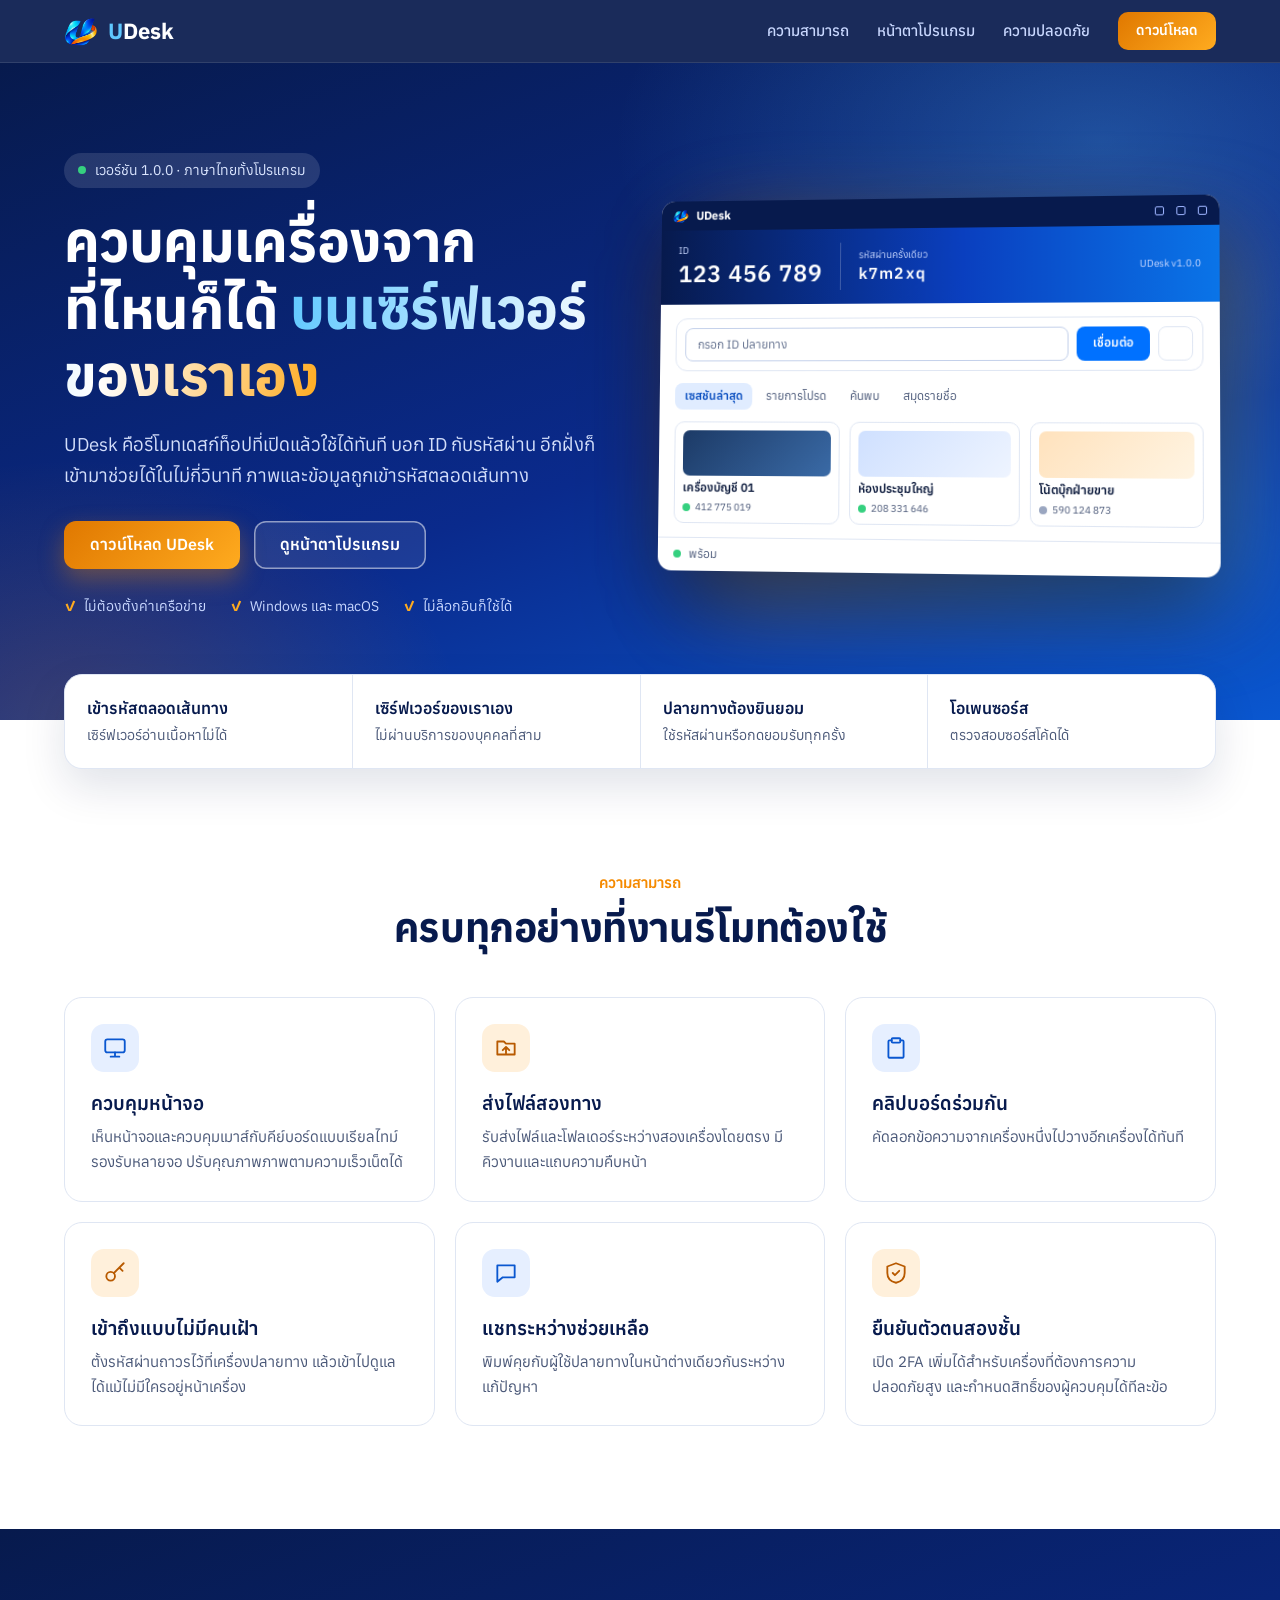
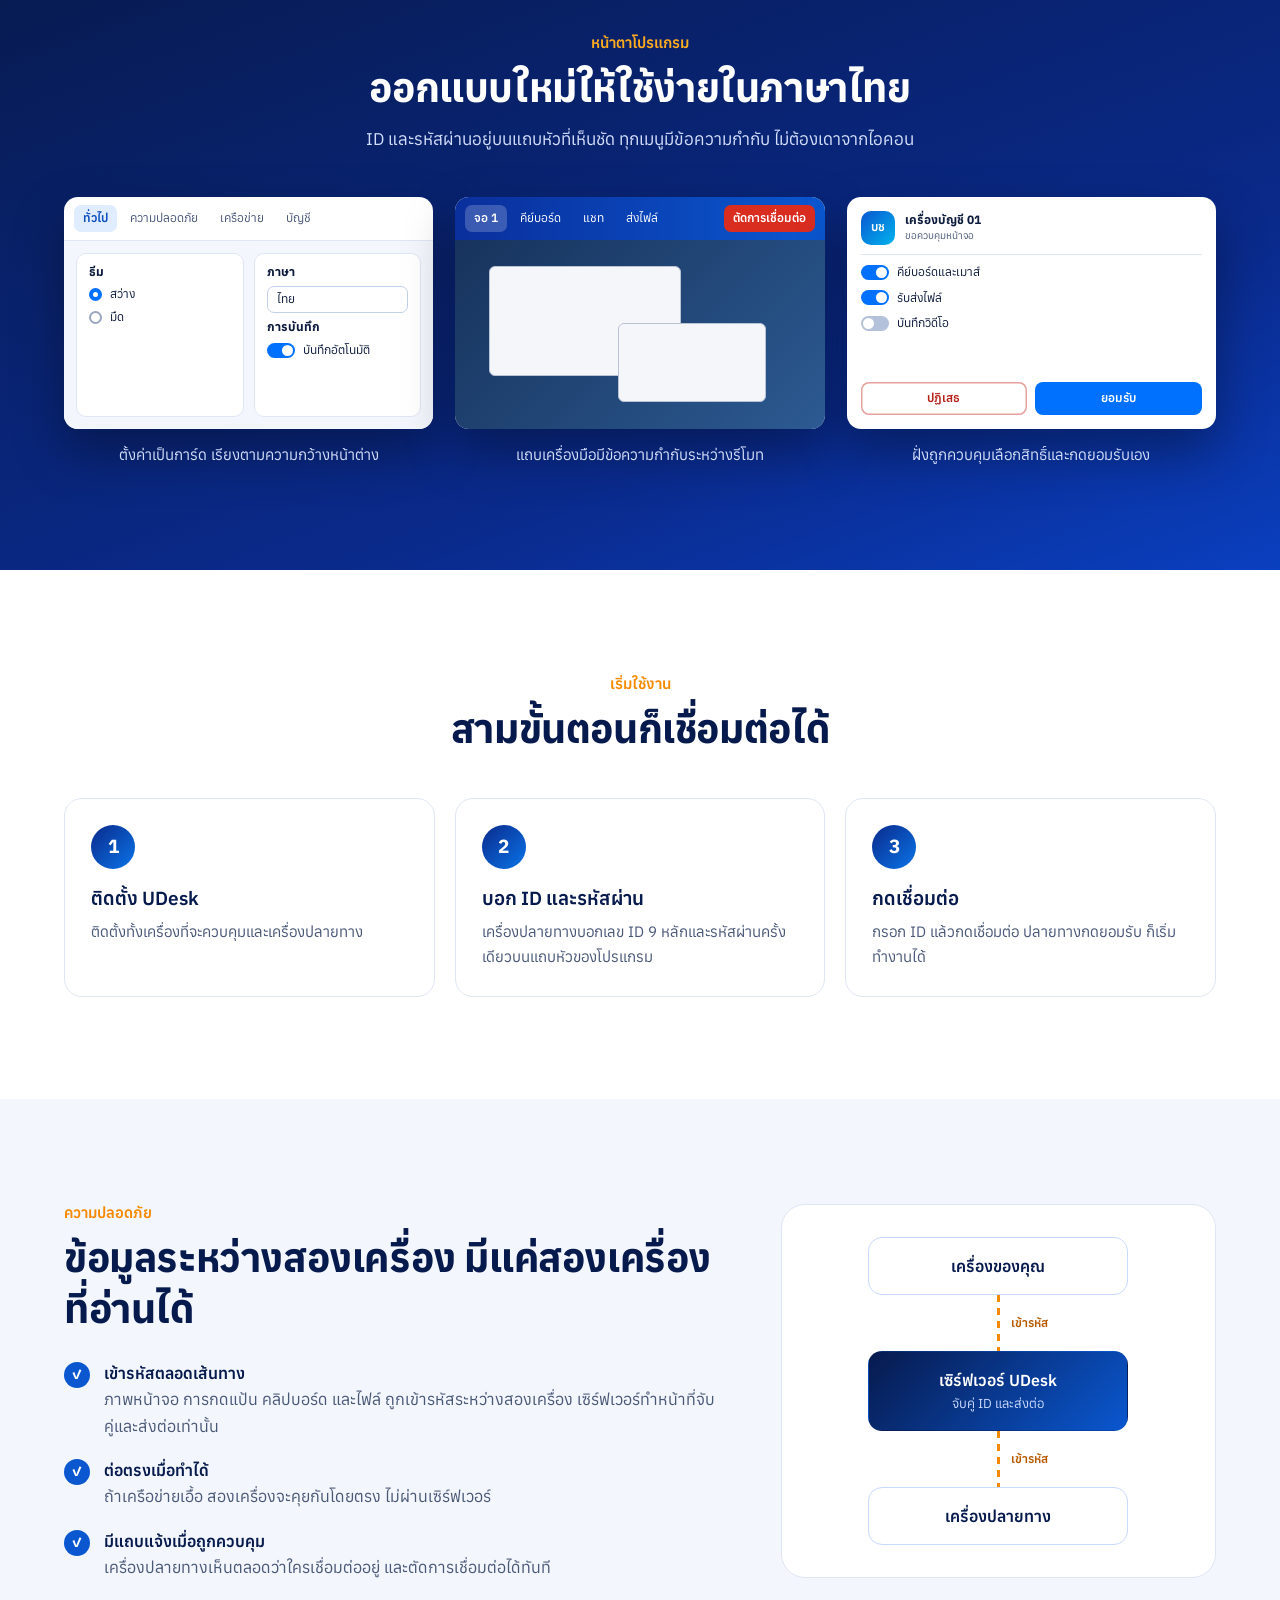
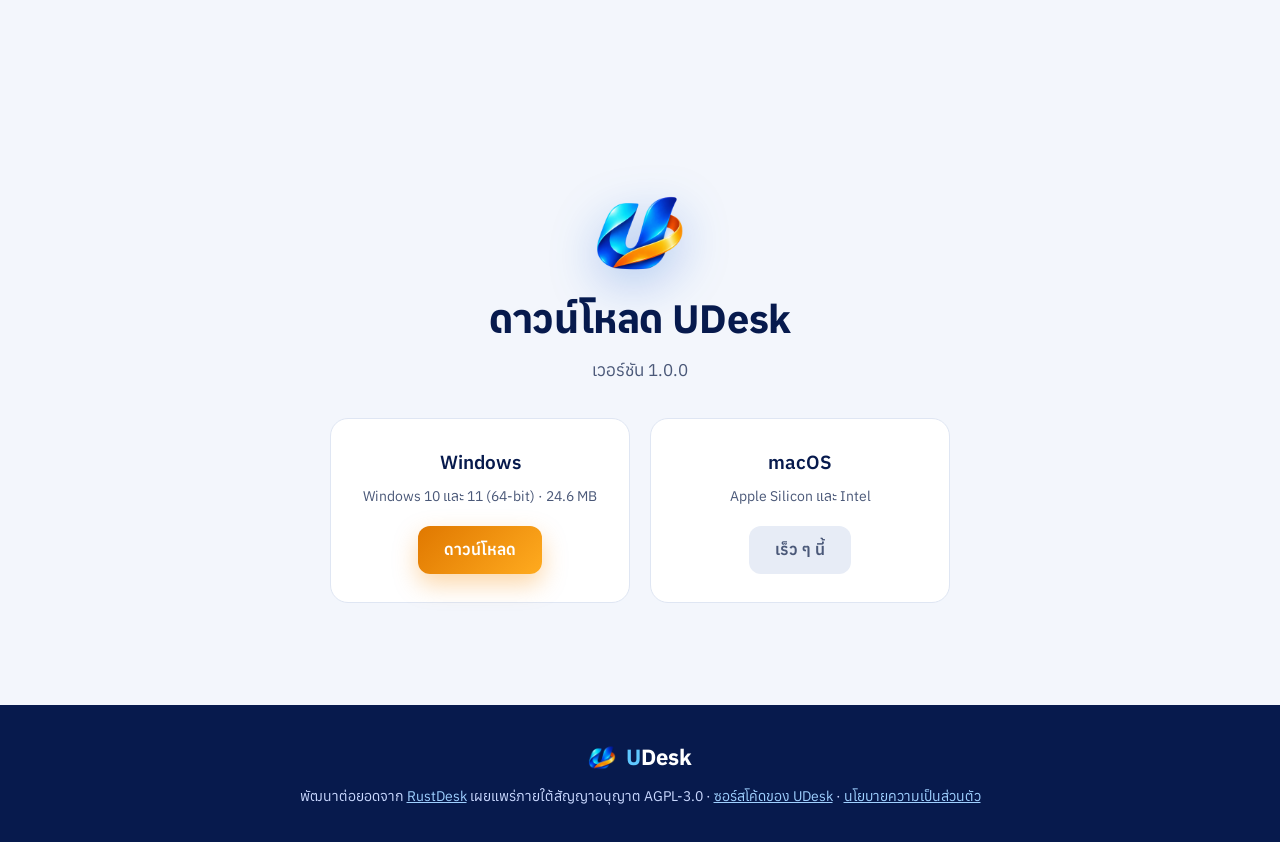
==== udesk-web/index.html @ de846298 "UDesk: installer metadata and Windows download link Co-Authored-By: Claude Fable 5.2 <noreply@anthro" ====
<!doctype html>
<html lang="th">
<head>
<meta charset="utf-8">
<meta name="viewport" content="width=device-width, initial-scale=1">
<title>UDesk — รีโมทเดสก์ท็อปบนเซิร์ฟเวอร์ของเราเอง</title>
<meta name="description" content="UDesk โปรแกรมรีโมทเดสก์ท็อปภาษาไทย ควบคุมเครื่องระยะไกล ส่งไฟล์ และช่วยเหลือผู้ใช้ ผ่านเซิร์ฟเวอร์ของเราเอง เข้ารหัสตลอดเส้นทาง">
<meta name="theme-color" content="#071a4d">
<link rel="icon" href="assets/favicon.png">
<link rel="preconnect" href="https://fonts.googleapis.com">
<link rel="preconnect" href="https://fonts.gstatic.com" crossorigin>
<link href="https://fonts.googleapis.com/css2?family=Anuphan:wght@400;500;600;700&display=swap" rel="stylesheet">
<link rel="stylesheet" href="style.css">
</head>
<body>

<header class="nav">
  <a class="brand" href="#top"><img src="assets/logo.png" alt="" width="34" height="34"><span><b>U</b>Desk</span></a>
  <nav aria-label="เมนูหลัก">
    <a href="#features">ความสามารถ</a>
    <a href="#screens">หน้าตาโปรแกรม</a>
    <a href="#security">ความปลอดภัย</a>
    <a class="btn btn-sm" href="#download">ดาวน์โหลด</a>
  </nav>
</header>

<main id="top">

<section class="hero">
  <div class="hero-in">
    <div class="hero-text">
      <p class="tag"><span class="dot"></span>เวอร์ชัน 1.0.0 · ภาษาไทยทั้งโปรแกรม</p>
      <h1>ควบคุมเครื่องจากที่ไหนก็ได้ <span class="hl">บนเซิร์ฟเวอร์ของเราเอง</span></h1>
      <p class="lead">UDesk คือรีโมทเดสก์ท็อปที่เปิดแล้วใช้ได้ทันที บอก ID กับรหัสผ่าน อีกฝั่งก็เข้ามาช่วยได้ในไม่กี่วินาที ภาพและข้อมูลถูกเข้ารหัสตลอดเส้นทาง</p>
      <div class="cta">
        <a class="btn" href="#download">ดาวน์โหลด UDesk</a>
        <a class="btn btn-ghost" href="#screens">ดูหน้าตาโปรแกรม</a>
      </div>
      <ul class="facts">
        <li>ไม่ต้องตั้งค่าเครือข่าย</li>
        <li>Windows และ macOS</li>
        <li>ไม่ล็อกอินก็ใช้ได้</li>
      </ul>
    </div>

    <div class="shot" aria-hidden="true">
      <div class="app">
        <div class="app-bar"><img src="assets/logo.png" alt="" width="16" height="16"><b>UDesk</b><span class="wc"><i></i><i></i><i></i></span></div>
        <div class="app-head">
          <div><small>ID</small><strong>123 456 789</strong></div>
          <span class="vr"></span>
          <div><small>รหัสผ่านครั้งเดียว</small><strong class="pw">k7m2xq</strong></div>
          <span class="ver">UDesk v1.0.0</span>
        </div>
        <div class="app-body">
          <div class="connect"><span class="field">กรอก ID ปลายทาง</span><span class="go">เชื่อมต่อ</span><span class="more"></span></div>
          <div class="tabs"><span class="on">เซสชันล่าสุด</span><span>รายการโปรด</span><span>ค้นพบ</span><span>สมุดรายชื่อ</span></div>
          <div class="peers">
            <div><i class="th a"></i><b>เครื่องบัญชี 01</b><small><span class="dot"></span>412 775 019</small></div>
            <div><i class="th b"></i><b>ห้องประชุมใหญ่</b><small><span class="dot"></span>208 331 646</small></div>
            <div><i class="th c"></i><b>โน้ตบุ๊กฝ่ายขาย</b><small><span class="dot off"></span>590 124 873</small></div>
          </div>
        </div>
        <div class="app-foot"><span class="dot"></span>พร้อม</div>
      </div>
    </div>
  </div>
</section>

<section class="strip" aria-label="จุดเด่น">
  <div><b>เข้ารหัสตลอดเส้นทาง</b><span>เซิร์ฟเวอร์อ่านเนื้อหาไม่ได้</span></div>
  <div><b>เซิร์ฟเวอร์ของเราเอง</b><span>ไม่ผ่านบริการของบุคคลที่สาม</span></div>
  <div><b>ปลายทางต้องยินยอม</b><span>ใช้รหัสผ่านหรือกดยอมรับทุกครั้ง</span></div>
  <div><b>โอเพนซอร์ส</b><span>ตรวจสอบซอร์สโค้ดได้</span></div>
</section>

<section id="features" class="sec">
  <p class="eyebrow">ความสามารถ</p>
  <h2>ครบทุกอย่างที่งานรีโมทต้องใช้</h2>
  <div class="grid">
    <article>
      <svg viewBox="0 0 24 24" aria-hidden="true"><rect x="3" y="4" width="18" height="12" rx="2"/><path d="M8 20h8M12 16v4"/></svg>
      <h3>ควบคุมหน้าจอ</h3>
      <p>เห็นหน้าจอและควบคุมเมาส์กับคีย์บอร์ดแบบเรียลไทม์ รองรับหลายจอ ปรับคุณภาพภาพตามความเร็วเน็ตได้</p>
    </article>
    <article>
      <svg viewBox="0 0 24 24" aria-hidden="true"><path d="M4 6h6l2 2h8v10H4z"/><path d="M9 14l3-3 3 3M12 11v6"/></svg>
      <h3>ส่งไฟล์สองทาง</h3>
      <p>รับส่งไฟล์และโฟลเดอร์ระหว่างสองเครื่องโดยตรง มีคิวงานและแถบความคืบหน้า</p>
    </article>
    <article>
      <svg viewBox="0 0 24 24" aria-hidden="true"><rect x="8" y="3" width="8" height="4" rx="1"/><path d="M8 5H6a1 1 0 0 0-1 1v14a1 1 0 0 0 1 1h12a1 1 0 0 0 1-1V6a1 1 0 0 0-1-1h-2"/></svg>
      <h3>คลิปบอร์ดร่วมกัน</h3>
      <p>คัดลอกข้อความจากเครื่องหนึ่งไปวางอีกเครื่องได้ทันที</p>
    </article>
    <article>
      <svg viewBox="0 0 24 24" aria-hidden="true"><circle cx="8" cy="15" r="4"/><path d="M11 12l9-9M16 7l3 3"/></svg>
      <h3>เข้าถึงแบบไม่มีคนเฝ้า</h3>
      <p>ตั้งรหัสผ่านถาวรไว้ที่เครื่องปลายทาง แล้วเข้าไปดูแลได้แม้ไม่มีใครอยู่หน้าเครื่อง</p>
    </article>
    <article>
      <svg viewBox="0 0 24 24" aria-hidden="true"><path d="M4 5h16v11H9l-5 4z"/></svg>
      <h3>แชทระหว่างช่วยเหลือ</h3>
      <p>พิมพ์คุยกับผู้ใช้ปลายทางในหน้าต่างเดียวกันระหว่างแก้ปัญหา</p>
    </article>
    <article>
      <svg viewBox="0 0 24 24" aria-hidden="true"><path d="M12 3l8 3v6c0 5-3.4 8-8 9-4.6-1-8-4-8-9V6z"/><path d="M9 12l2 2 4-4"/></svg>
      <h3>ยืนยันตัวตนสองชั้น</h3>
      <p>เปิด 2FA เพิ่มได้สำหรับเครื่องที่ต้องการความปลอดภัยสูง และกำหนดสิทธิ์ของผู้ควบคุมได้ทีละข้อ</p>
    </article>
  </div>
</section>

<section id="screens" class="sec dark">
  <p class="eyebrow">หน้าตาโปรแกรม</p>
  <h2>ออกแบบใหม่ให้ใช้ง่ายในภาษาไทย</h2>
  <p class="sub">ID และรหัสผ่านอยู่บนแถบหัวที่เห็นชัด ทุกเมนูมีข้อความกำกับ ไม่ต้องเดาจากไอคอน</p>
  <div class="panels" aria-hidden="true">
    <figure>
      <div class="mini">
        <div class="mini-nav"><span class="on">ทั่วไป</span><span>ความปลอดภัย</span><span>เครือข่าย</span><span>บัญชี</span></div>
        <div class="mini-cols">
          <div class="card"><b>ธีม</b><p><i class="rd on"></i>สว่าง</p><p><i class="rd"></i>มืด</p></div>
          <div class="card"><b>ภาษา</b><p class="sel">ไทย</p><b>การบันทึก</b><p><i class="sw on"></i>บันทึกอัตโนมัติ</p></div>
        </div>
      </div>
      <figcaption>ตั้งค่าเป็นการ์ด เรียงตามความกว้างหน้าต่าง</figcaption>
    </figure>
    <figure>
      <div class="mini">
        <div class="mini-tool"><span class="on">จอ 1</span><span>คีย์บอร์ด</span><span>แชท</span><span>ส่งไฟล์</span><span class="x">ตัดการเชื่อมต่อ</span></div>
        <div class="remote"><i></i><i></i></div>
      </div>
      <figcaption>แถบเครื่องมือมีข้อความกำกับระหว่างรีโมท</figcaption>
    </figure>
    <figure>
      <div class="mini consent">
        <div class="who"><span class="av">บช</span><div><b>เครื่องบัญชี 01</b><small>ขอควบคุมหน้าจอ</small></div></div>
        <p><i class="sw on"></i>คีย์บอร์ดและเมาส์</p>
        <p><i class="sw on"></i>รับส่งไฟล์</p>
        <p><i class="sw"></i>บันทึกวิดีโอ</p>
        <div class="acts"><span class="no">ปฏิเสธ</span><span class="yes">ยอมรับ</span></div>
      </div>
      <figcaption>ฝั่งถูกควบคุมเลือกสิทธิ์และกดยอมรับเอง</figcaption>
    </figure>
  </div>
</section>

<section id="how" class="sec">
  <p class="eyebrow">เริ่มใช้งาน</p>
  <h2>สามขั้นตอนก็เชื่อมต่อได้</h2>
  <ol class="steps">
    <li><span>1</span><h3>ติดตั้ง UDesk</h3><p>ติดตั้งทั้งเครื่องที่จะควบคุมและเครื่องปลายทาง</p></li>
    <li><span>2</span><h3>บอก ID และรหัสผ่าน</h3><p>เครื่องปลายทางบอกเลข ID 9 หลักและรหัสผ่านครั้งเดียวบนแถบหัวของโปรแกรม</p></li>
    <li><span>3</span><h3>กดเชื่อมต่อ</h3><p>กรอก ID แล้วกดเชื่อมต่อ ปลายทางกดยอมรับ ก็เริ่มทำงานได้</p></li>
  </ol>
</section>

<section id="security" class="sec soft">
  <div class="split">
    <div>
      <p class="eyebrow left">ความปลอดภัย</p>
      <h2 class="left">ข้อมูลระหว่างสองเครื่อง มีแค่สองเครื่องที่อ่านได้</h2>
      <ul class="checks">
        <li><b>เข้ารหัสตลอดเส้นทาง</b>ภาพหน้าจอ การกดแป้น คลิปบอร์ด และไฟล์ ถูกเข้ารหัสระหว่างสองเครื่อง เซิร์ฟเวอร์ทำหน้าที่จับคู่และส่งต่อเท่านั้น</li>
        <li><b>ต่อตรงเมื่อทำได้</b>ถ้าเครือข่ายเอื้อ สองเครื่องจะคุยกันโดยตรง ไม่ผ่านเซิร์ฟเวอร์</li>
        <li><b>มีแถบแจ้งเมื่อถูกควบคุม</b>เครื่องปลายทางเห็นตลอดว่าใครเชื่อมต่ออยู่ และตัดการเชื่อมต่อได้ทันที</li>
      </ul>
    </div>
    <div class="flow" aria-hidden="true">
      <div class="node">เครื่องของคุณ</div>
      <div class="pipe"><span>เข้ารหัส</span></div>
      <div class="node mid">เซิร์ฟเวอร์ UDesk<small>จับคู่ ID และส่งต่อ</small></div>
      <div class="pipe"><span>เข้ารหัส</span></div>
      <div class="node">เครื่องปลายทาง</div>
    </div>
  </div>
</section>

<section id="download" class="sec dl">
  <img src="assets/logo.png" alt="โลโก้ UDesk" width="92" height="92">
  <h2>ดาวน์โหลด UDesk</h2>
  <p class="sub">เวอร์ชัน 1.0.0</p>
  <div class="dl-row">
    <div class="dl-card"><h3>Windows</h3><p>Windows 10 และ 11 (64-bit) · 24.6 MB</p><a class="btn" href="download/UDesk-1.0.0-install.exe" download>ดาวน์โหลด</a></div>
    <div class="dl-card"><h3>macOS</h3><p>Apple Silicon และ Intel</p><span class="btn btn-off">เร็ว ๆ นี้</span></div>
  </div>
</section>

</main>

<footer>
  <a class="brand" href="#top"><img src="assets/logo.png" alt="" width="28" height="28"><span><b>U</b>Desk</span></a>
  <p>พัฒนาต่อยอดจาก <a href="https://github.com/rustdesk/rustdesk" rel="noopener">RustDesk</a> เผยแพร่ภายใต้สัญญาอนุญาต AGPL-3.0 · <a href="https://github.com/gloszilla-ai/rustdesk/tree/udesk" rel="noopener">ซอร์สโค้ดของ UDesk</a> · <a href="privacy.html">นโยบายความเป็นส่วนตัว</a></p>
</footer>

</body>
</html>
---- udesk-web/style.css ----
:root {
  --navy: #071a4d;
  --navy-2: #0a2a8c;
  --blue: #0a57d0;
  --blue-2: #0a74e8;
  --sky: #5fc8ff;
  --orange: #f58a00;
  --orange-2: #ffab1f;
  --ink: #0d1b3d;
  --muted: #4a5878;
  --line: #dfe6f3;
  --soft: #f3f6fc;
  --r: 18px;
}

* { box-sizing: border-box; }
html { scroll-behavior: smooth; scroll-padding-top: 76px; }
body {
  margin: 0;
  font-family: "Anuphan", "Leelawadee UI", "Segoe UI", Tahoma, sans-serif;
  font-size: 16px;
  line-height: 1.65;
  color: var(--ink);
  background: #fff;
  -webkit-font-smoothing: antialiased;
}
img, svg { display: block; }
h1, h2, h3, p, ul, ol, figure { margin: 0; }
ul, ol { padding: 0; list-style: none; }
a { color: var(--blue); }
:focus-visible { outline: 3px solid var(--orange-2); outline-offset: 3px; border-radius: 6px; }

/* ---------- nav ---------- */
.nav {
  position: sticky; top: 0; z-index: 20;
  display: flex; align-items: center; justify-content: space-between; gap: 16px;
  padding: 12px clamp(16px, 5vw, 64px);
  background: rgba(7, 26, 77, .92);
  backdrop-filter: blur(14px);
  border-bottom: 1px solid rgba(255, 255, 255, .1);
}
.brand { display: inline-flex; align-items: center; gap: 10px; text-decoration: none; color: #fff; font-size: 22px; font-weight: 700; }
.brand b { color: var(--sky); }
.nav nav { display: flex; align-items: center; gap: clamp(10px, 2.2vw, 28px); }
.nav nav a:not(.btn) { color: #c9d8ff; text-decoration: none; font-size: 15px; font-weight: 500; }
.nav nav a:not(.btn):hover { color: #fff; }

/* ---------- buttons ---------- */
.btn {
  display: inline-flex; align-items: center; justify-content: center;
  min-height: 48px; padding: 0 26px; border-radius: 12px;
  background: linear-gradient(135deg, #e07800, var(--orange-2));
  color: #fff; font-weight: 600; font-size: 16px; text-decoration: none; white-space: nowrap;
  box-shadow: 0 10px 24px rgba(245, 138, 0, .34);
  transition: transform .15s ease, box-shadow .15s ease;
}
.btn:hover { transform: translateY(-2px); box-shadow: 0 14px 30px rgba(245, 138, 0, .42); }
.btn-sm { min-height: 38px; padding: 0 18px; font-size: 14px; border-radius: 10px; box-shadow: none; }
.btn-ghost { background: rgba(255, 255, 255, .08); box-shadow: inset 0 0 0 1.5px rgba(255, 255, 255, .5); }
.btn-ghost:hover { background: rgba(255, 255, 255, .16); box-shadow: inset 0 0 0 1.5px #fff; }
.btn-off { background: #e7ecf6; color: #4a5878; box-shadow: none; cursor: default; }
.btn-off:hover { transform: none; box-shadow: none; }

/* ---------- hero ---------- */
.hero {
  color: #fff;
  background:
    radial-gradient(760px 420px at 86% 12%, rgba(95, 200, 255, .26), transparent 64%),
    radial-gradient(620px 420px at 6% 100%, rgba(245, 138, 0, .2), transparent 62%),
    linear-gradient(160deg, var(--navy) 0%, var(--navy-2) 56%, var(--blue) 100%);
  overflow: hidden;
}
.hero-in {
  max-width: 1280px; margin: 0 auto;
  display: grid; grid-template-columns: minmax(0, 1fr) minmax(0, 1.06fr); gap: clamp(28px, 4.5vw, 64px); align-items: center;
  padding: clamp(44px, 7vw, 96px) clamp(16px, 5vw, 64px) clamp(56px, 8vw, 112px);
}
.tag { display: inline-flex; align-items: center; gap: 9px; padding: 6px 14px; border-radius: 999px; background: rgba(255, 255, 255, .12); font-size: 14px; color: #dbe6ff; }
.dot { width: 8px; height: 8px; border-radius: 50%; background: #35d07f; display: inline-block; flex: none; }
.dot.off { background: #9aa6c0; }
h1 { margin-top: 20px; font-size: clamp(32px, 4.4vw, 56px); line-height: 1.2; font-weight: 700; letter-spacing: -.01em; }
.hl { background: linear-gradient(100deg, var(--sky), #fff 60%, var(--orange-2)); -webkit-background-clip: text; background-clip: text; color: transparent; }
.lead { margin-top: 20px; max-width: 34em; font-size: clamp(16px, 1.45vw, 19px); color: #d3defa; }
.cta { display: flex; flex-wrap: wrap; gap: 14px; margin-top: 30px; }
.facts { display: flex; flex-wrap: wrap; gap: 8px 24px; margin-top: 26px; font-size: 14px; color: #c9d8ff; }
.facts li::before { content: "✓"; margin-right: 7px; color: var(--orange-2); font-weight: 700; }

/* app mock */
.shot { position: relative; }
.shot::before { content: ""; position: absolute; inset: 10% -6% -8% 8%; border-radius: 40px; background: linear-gradient(135deg, rgba(245, 138, 0, .5), rgba(95, 200, 255, .35)); filter: blur(46px); }
.app { position: relative; border-radius: 14px; overflow: hidden; background: #fff; color: var(--ink); font-size: 12px; line-height: 1.4; box-shadow: 0 34px 80px rgba(0, 0, 0, .42); transform: perspective(1500px) rotateY(-6deg) rotateX(2.5deg); }
.app-bar { display: flex; align-items: center; gap: 8px; height: 30px; padding: 0 12px; background: var(--navy); color: #fff; }
.wc { margin-left: auto; display: flex; gap: 12px; }
.wc i { width: 9px; height: 9px; border: 1.5px solid #9db4ff; border-radius: 2px; }
.app-head { display: flex; align-items: center; gap: 18px; padding: 14px 18px; color: #fff; background: linear-gradient(90deg, var(--navy), #0a3fbf 55%, var(--blue-2)); }
.app-head small { display: block; font-size: 10px; color: #c9d8ff; }
.app-head strong { font-size: clamp(17px, 1.9vw, 24px); font-weight: 600; letter-spacing: .04em; white-space: nowrap; }
.app-head .pw { font-size: clamp(13px, 1.3vw, 16px); letter-spacing: .08em; }
.vr { width: 1px; align-self: stretch; background: rgba(255, 255, 255, .22); }
.ver { margin-left: auto; font-size: 10px; color: #c9d8ff; white-space: nowrap; }
.app-body { padding: 14px 16px; display: grid; gap: 12px; }
.connect { display: flex; gap: 8px; padding: 9px; border: 1px solid var(--line); border-radius: 12px; }
.field { flex: 1; min-width: 0; padding: 8px 12px; border: 1.5px solid #c3d0ea; border-radius: 8px; color: #5d6b8a; white-space: nowrap; overflow: hidden; text-overflow: ellipsis; }
.go { padding: 8px 16px; border-radius: 8px; background: #0071ff; color: #fff; font-weight: 600; white-space: nowrap; }
.more { width: 34px; border: 1px solid var(--line); border-radius: 8px; }
.tabs { display: flex; gap: 4px; white-space: nowrap; overflow: hidden; }
.tabs span { padding: 5px 10px; border-radius: 8px; color: #4a5878; }
.tabs .on { background: #e0ecff; color: #0a4fc0; font-weight: 600; }
.peers { display: grid; grid-template-columns: repeat(3, minmax(0, 1fr)); gap: 10px; }
.peers > div { display: grid; gap: 4px; padding: 8px; border: 1px solid var(--line); border-radius: 10px; min-width: 0; }
.peers b { font-weight: 600; white-space: nowrap; overflow: hidden; text-overflow: ellipsis; }
.peers small { display: flex; align-items: center; gap: 5px; font-size: 10px; color: #4a5878; }
.th { height: 46px; border-radius: 7px; }
.th.a { background: linear-gradient(135deg, #1c3a66, #3a6aa6); }
.th.b { background: linear-gradient(135deg, #cfe0ff, #eef4ff); }
.th.c { background: linear-gradient(135deg, #ffe2bd, #fff4e2); }
.app-foot { display: flex; align-items: center; gap: 8px; padding: 8px 16px; border-top: 1px solid var(--line); color: #4a5878; }

/* ---------- strip ---------- */
.strip { max-width: 1180px; margin: clamp(-46px, -4vw, -28px) auto 0; position: relative; z-index: 2; display: grid; grid-template-columns: repeat(4, minmax(0, 1fr)); gap: 1px; background: var(--line); border: 1px solid var(--line); border-radius: var(--r); overflow: hidden; box-shadow: 0 18px 44px rgba(7, 26, 77, .12); width: calc(100% - clamp(32px, 10vw, 128px)); }
.strip div { padding: 20px 22px; background: #fff; }
.strip b { display: block; font-weight: 600; color: var(--navy); }
.strip span { font-size: 14px; color: var(--muted); }

/* ---------- sections ---------- */
.sec { padding: clamp(60px, 8vw, 108px) clamp(16px, 5vw, 64px); }
.sec > * { max-width: 1180px; margin-left: auto; margin-right: auto; }
.sec.soft { background: var(--soft); }
.sec.dark { color: #fff; background: linear-gradient(160deg, var(--navy), var(--navy-2) 70%, #0a3fbf); }
.eyebrow { text-align: center; color: var(--orange); font-weight: 600; font-size: 15px; }
.dark .eyebrow { color: var(--orange-2); }
h2 { margin-top: 6px; text-align: center; font-size: clamp(26px, 3.1vw, 40px); line-height: 1.28; font-weight: 700; color: var(--navy); letter-spacing: -.01em; }
.dark h2 { color: #fff; }
.sub { margin-top: 12px; text-align: center; color: var(--muted); font-size: 17px; }
.dark .sub { color: #d3defa; }
.left { text-align: left; }
h3 { font-size: 19px; font-weight: 600; color: var(--navy); }

.grid { margin-top: 44px; display: grid; grid-template-columns: repeat(3, minmax(0, 1fr)); gap: 20px; }
.grid article { padding: 26px; border: 1px solid var(--line); border-radius: var(--r); background: #fff; transition: transform .18s ease, box-shadow .18s ease, border-color .18s ease; }
.grid article:hover { transform: translateY(-4px); border-color: #b7cdf8; box-shadow: 0 18px 40px rgba(10, 87, 208, .13); }
.grid svg { width: 48px; height: 48px; padding: 11px; border-radius: 13px; margin-bottom: 16px; fill: none; stroke: var(--blue); stroke-width: 1.7; stroke-linecap: round; stroke-linejoin: round; background: #e6efff; }
.grid article:nth-child(even) svg { stroke: #b85a00; background: #fff0db; }
.grid p { margin-top: 6px; color: var(--muted); font-size: 15px; }

/* program panels */
.panels { margin-top: 44px; display: grid; grid-template-columns: repeat(3, minmax(0, 1fr)); gap: 22px; }
.panels figure { display: grid; gap: 14px; align-content: start; }
.panels figcaption { text-align: center; font-size: 15px; color: #d3defa; }
.mini { height: 232px; border-radius: 14px; overflow: hidden; background: #fff; color: var(--ink); font-size: 12px; line-height: 1.4; box-shadow: 0 22px 50px rgba(0, 0, 0, .34); display: flex; flex-direction: column; }
.mini-nav, .mini-tool { display: flex; gap: 4px; padding: 8px 10px; white-space: nowrap; overflow: hidden; }
.mini-nav { border-bottom: 1px solid var(--line); }
.mini-nav span, .mini-tool span { padding: 5px 9px; border-radius: 7px; }
.mini-nav span { color: #4a5878; }
.mini-nav .on { background: #e0ecff; color: #0a4fc0; font-weight: 600; }
.mini-tool { color: #fff; background: linear-gradient(90deg, #0a2f9c, var(--blue)); }
.mini-tool .on { background: rgba(255, 255, 255, .2); font-weight: 600; }
.mini-tool .x { margin-left: auto; background: #d92d20; font-weight: 600; }
.mini-cols { flex: 1; display: grid; grid-template-columns: repeat(2, minmax(0, 1fr)); gap: 10px; padding: 12px; background: var(--soft); }
.mini .card { padding: 10px 12px; border: 1px solid var(--line); border-radius: 10px; background: #fff; display: grid; gap: 6px; align-content: start; }
.mini .card p, .consent p { display: flex; align-items: center; gap: 8px; }
.rd { width: 13px; height: 13px; border-radius: 50%; border: 2px solid #9aa6c0; flex: none; }
.rd.on { border: 4px solid #0071ff; }
.sw { width: 28px; height: 15px; border-radius: 8px; background: #b4c1da; position: relative; flex: none; }
.sw::after { content: ""; position: absolute; top: 2px; left: 2px; width: 11px; height: 11px; border-radius: 50%; background: #fff; }
.sw.on { background: #0071ff; }
.sw.on::after { left: 15px; }
.sel { padding: 4px 9px; border: 1.5px solid #c3d0ea; border-radius: 7px; }
.remote { flex: 1; position: relative; background: linear-gradient(135deg, #17335c, #2c5a92); }
.remote i { position: absolute; border-radius: 6px; background: #f4f6fa; border: 1px solid #b9c3d6; }
.remote i:first-child { left: 9%; top: 14%; width: 52%; height: 58%; }
.remote i:last-child { left: 44%; top: 44%; width: 40%; height: 42%; }
.consent { padding: 14px; gap: 9px; }
.who { display: flex; align-items: center; gap: 10px; padding-bottom: 9px; border-bottom: 1px solid var(--line); }
.who small { display: block; color: #4a5878; }
.av { width: 34px; height: 34px; border-radius: 10px; display: grid; place-items: center; color: #fff; font-weight: 600; background: linear-gradient(135deg, var(--blue), #00b4ee); flex: none; }
.acts { margin-top: auto; display: grid; grid-template-columns: 1fr 1fr; gap: 8px; }
.acts span { padding: 8px; border-radius: 8px; text-align: center; font-weight: 600; }
.acts .no { color: #b42318; box-shadow: inset 0 0 0 1.5px #e5a19b; }
.acts .yes { color: #fff; background: #0071ff; }

/* steps */
.steps { margin-top: 44px; display: grid; grid-template-columns: repeat(3, minmax(0, 1fr)); gap: 20px; }
.steps li { padding: 26px; border-radius: var(--r); border: 1px solid var(--line); background: #fff; }
.steps span { display: grid; place-items: center; width: 44px; height: 44px; margin-bottom: 14px; border-radius: 50%; color: #fff; font-weight: 700; font-size: 19px; background: linear-gradient(135deg, var(--navy-2), var(--blue-2)); }
.steps p { margin-top: 6px; color: var(--muted); font-size: 15px; }

/* security */
.split { display: grid; grid-template-columns: minmax(0, 1.2fr) minmax(0, .8fr); gap: clamp(28px, 5vw, 72px); align-items: center; }
.checks { margin-top: 26px; display: grid; gap: 18px; }
.checks li { position: relative; padding-left: 40px; color: var(--muted); }
.checks li b { display: block; color: var(--navy); font-weight: 600; }
.checks li::before { content: "✓"; position: absolute; left: 0; top: 2px; width: 26px; height: 26px; display: grid; place-items: center; border-radius: 50%; background: var(--blue); color: #fff; font-size: 13px; font-weight: 700; }
.flow { display: grid; justify-items: center; padding: 32px 22px; border-radius: 24px; background: #fff; border: 1px solid var(--line); }
.node { width: min(100%, 260px); padding: 15px; text-align: center; border-radius: 14px; border: 1.5px solid #c9dafc; background: #fff; font-weight: 600; color: var(--navy); }
.node.mid { color: #fff; border-color: transparent; background: linear-gradient(135deg, var(--navy), var(--blue)); }
.node small { display: block; font-weight: 400; font-size: 13px; color: #c9d8ff; }
.pipe { position: relative; width: 3px; height: 56px; background: repeating-linear-gradient(180deg, var(--orange) 0 7px, transparent 7px 13px); }
.pipe span { position: absolute; left: 14px; top: 50%; transform: translateY(-50%); font-size: 12px; font-weight: 600; color: #b85a00; white-space: nowrap; }

/* privacy */
.two { margin-top: 40px; display: grid; grid-template-columns: repeat(2, minmax(0, 1fr)); gap: 20px; }
.two .card { padding: 26px; border-radius: var(--r); border: 1px solid var(--line); background: #fff; }
.two .ok { border-top: 4px solid var(--blue); }
.two .no { border-top: 4px solid var(--orange); }
.two ul { margin-top: 12px; display: grid; gap: 10px; color: var(--muted); font-size: 15px; }
.two li { position: relative; padding-left: 20px; }
.two li::before { content: ""; position: absolute; left: 2px; top: .62em; width: 7px; height: 7px; border-radius: 50%; background: var(--blue); }
.two .no li::before { background: var(--orange); }

/* download */
.dl { text-align: center; background: var(--soft); }
.dl > img { margin: 0 auto 16px; filter: drop-shadow(0 14px 24px rgba(10, 87, 208, .3)); }
.dl-row { margin-top: 34px; display: grid; grid-template-columns: repeat(2, minmax(0, 300px)); justify-content: center; gap: 20px; }
.dl-card { padding: 28px 24px; border-radius: var(--r); border: 1px solid var(--line); background: #fff; display: grid; gap: 6px; justify-items: center; }
.dl-card p { color: var(--muted); font-size: 14px; margin-bottom: 12px; }

footer { display: grid; gap: 10px; justify-items: center; padding: 34px clamp(16px, 5vw, 64px); background: var(--navy); color: #c9d8ff; text-align: center; font-size: 14px; }
footer a { color: #9fd0ff; }

/* ---------- responsive ---------- */
@media (max-width: 980px) {
  .hero-in, .split { grid-template-columns: minmax(0, 1fr); }
  .app { transform: none; }
  .strip { grid-template-columns: repeat(2, minmax(0, 1fr)); }
  .grid, .steps, .panels { grid-template-columns: repeat(2, minmax(0, 1fr)); }
}
@media (max-width: 640px) {
  .nav nav a:not(.btn) { display: none; }
  .grid, .steps, .panels, .two, .dl-row, .strip { grid-template-columns: minmax(0, 1fr); }
  .app-head { gap: 12px; padding: 12px; }
  .ver { display: none; }
  .tabs span:nth-child(n+3) { display: none; }
  .peers { grid-template-columns: repeat(2, minmax(0, 1fr)); }
  .peers > div:last-child { display: none; }
}
@media (prefers-reduced-motion: reduce) {
  html { scroll-behavior: auto; }
  .btn, .grid article { transition: none; }
}

/* ---------- document page ---------- */
.doc { min-height: 60vh; }
.doc > * { max-width: 760px; }
.doc h1 { margin-top: 0; font-size: clamp(28px, 3.4vw, 40px); color: var(--navy); }
.doc h2 { margin-top: 36px; text-align: left; font-size: 22px; }
.doc p { margin-top: 10px; color: var(--muted); }
.doc ul { margin-top: 10px; display: grid; gap: 8px; color: var(--muted); }
.doc li { position: relative; padding-left: 20px; }
.doc li::before { content: ""; position: absolute; left: 2px; top: .62em; width: 7px; height: 7px; border-radius: 50%; background: var(--blue); }
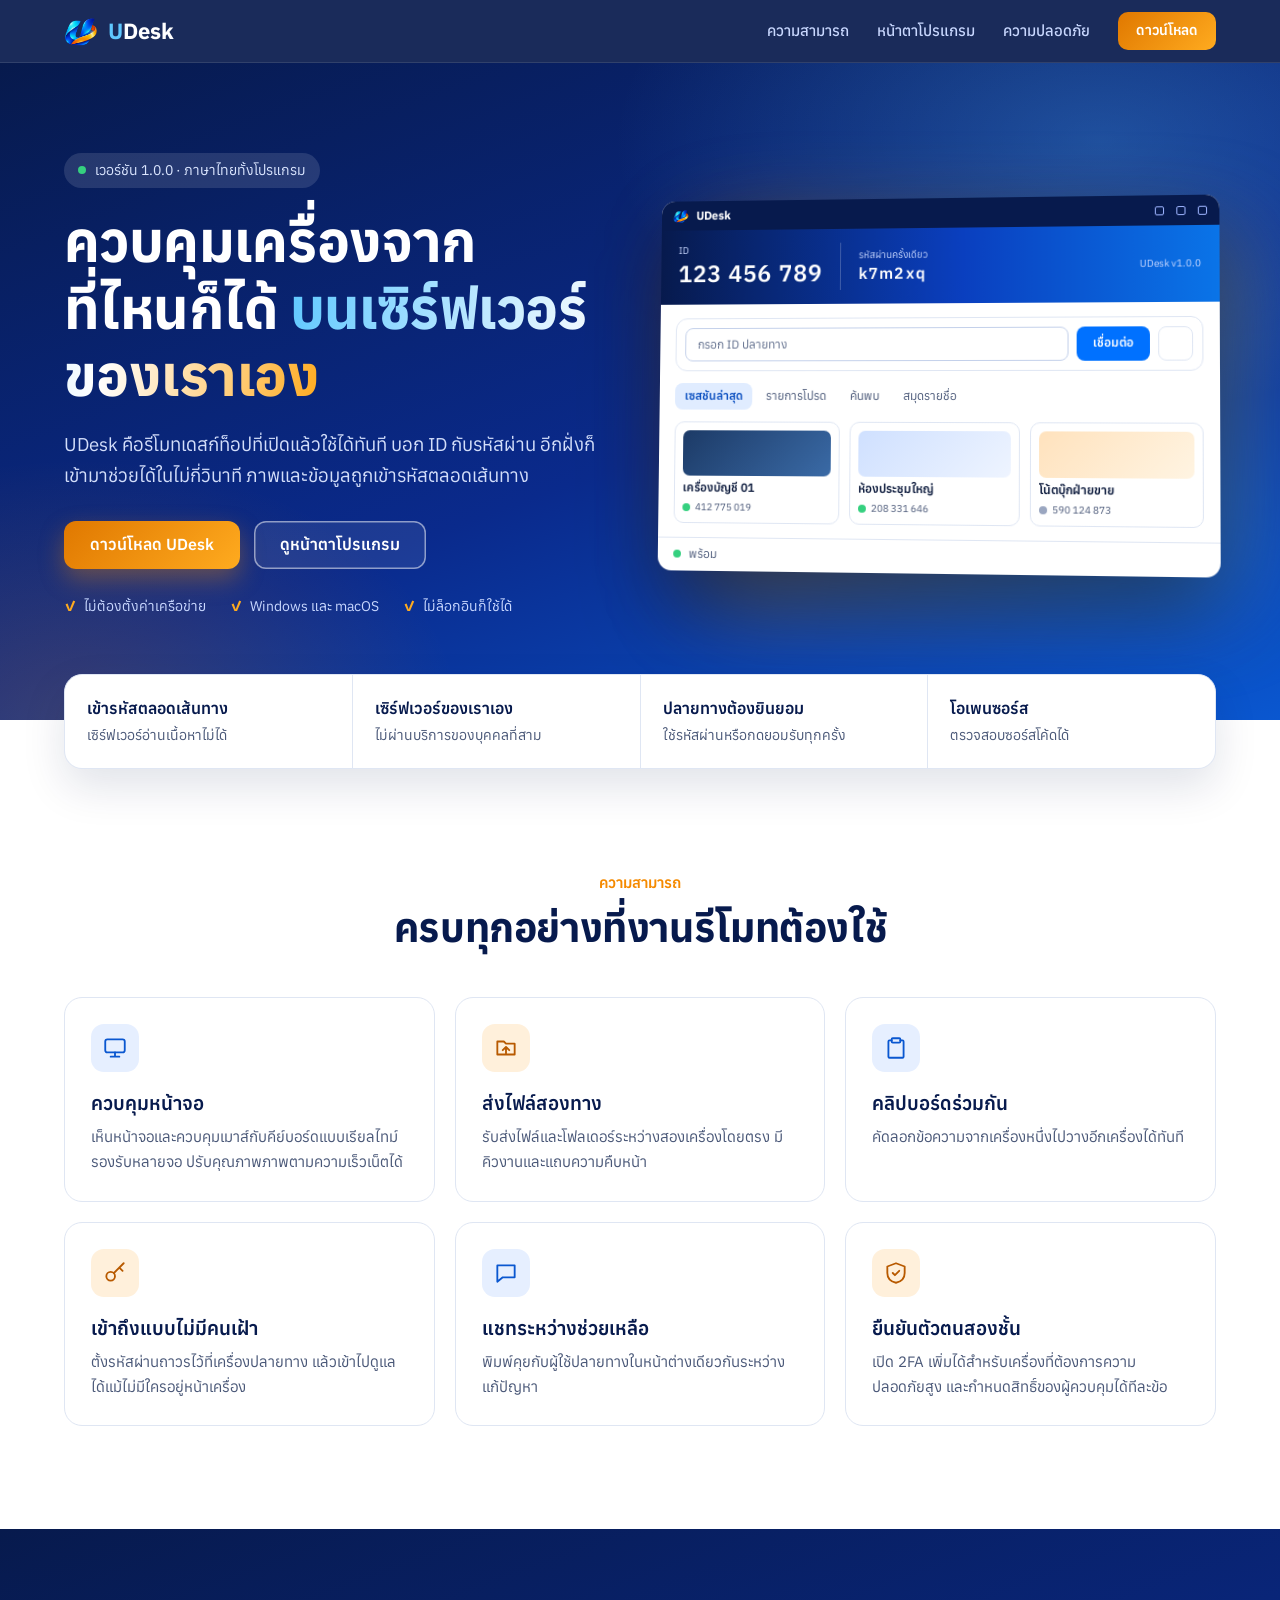
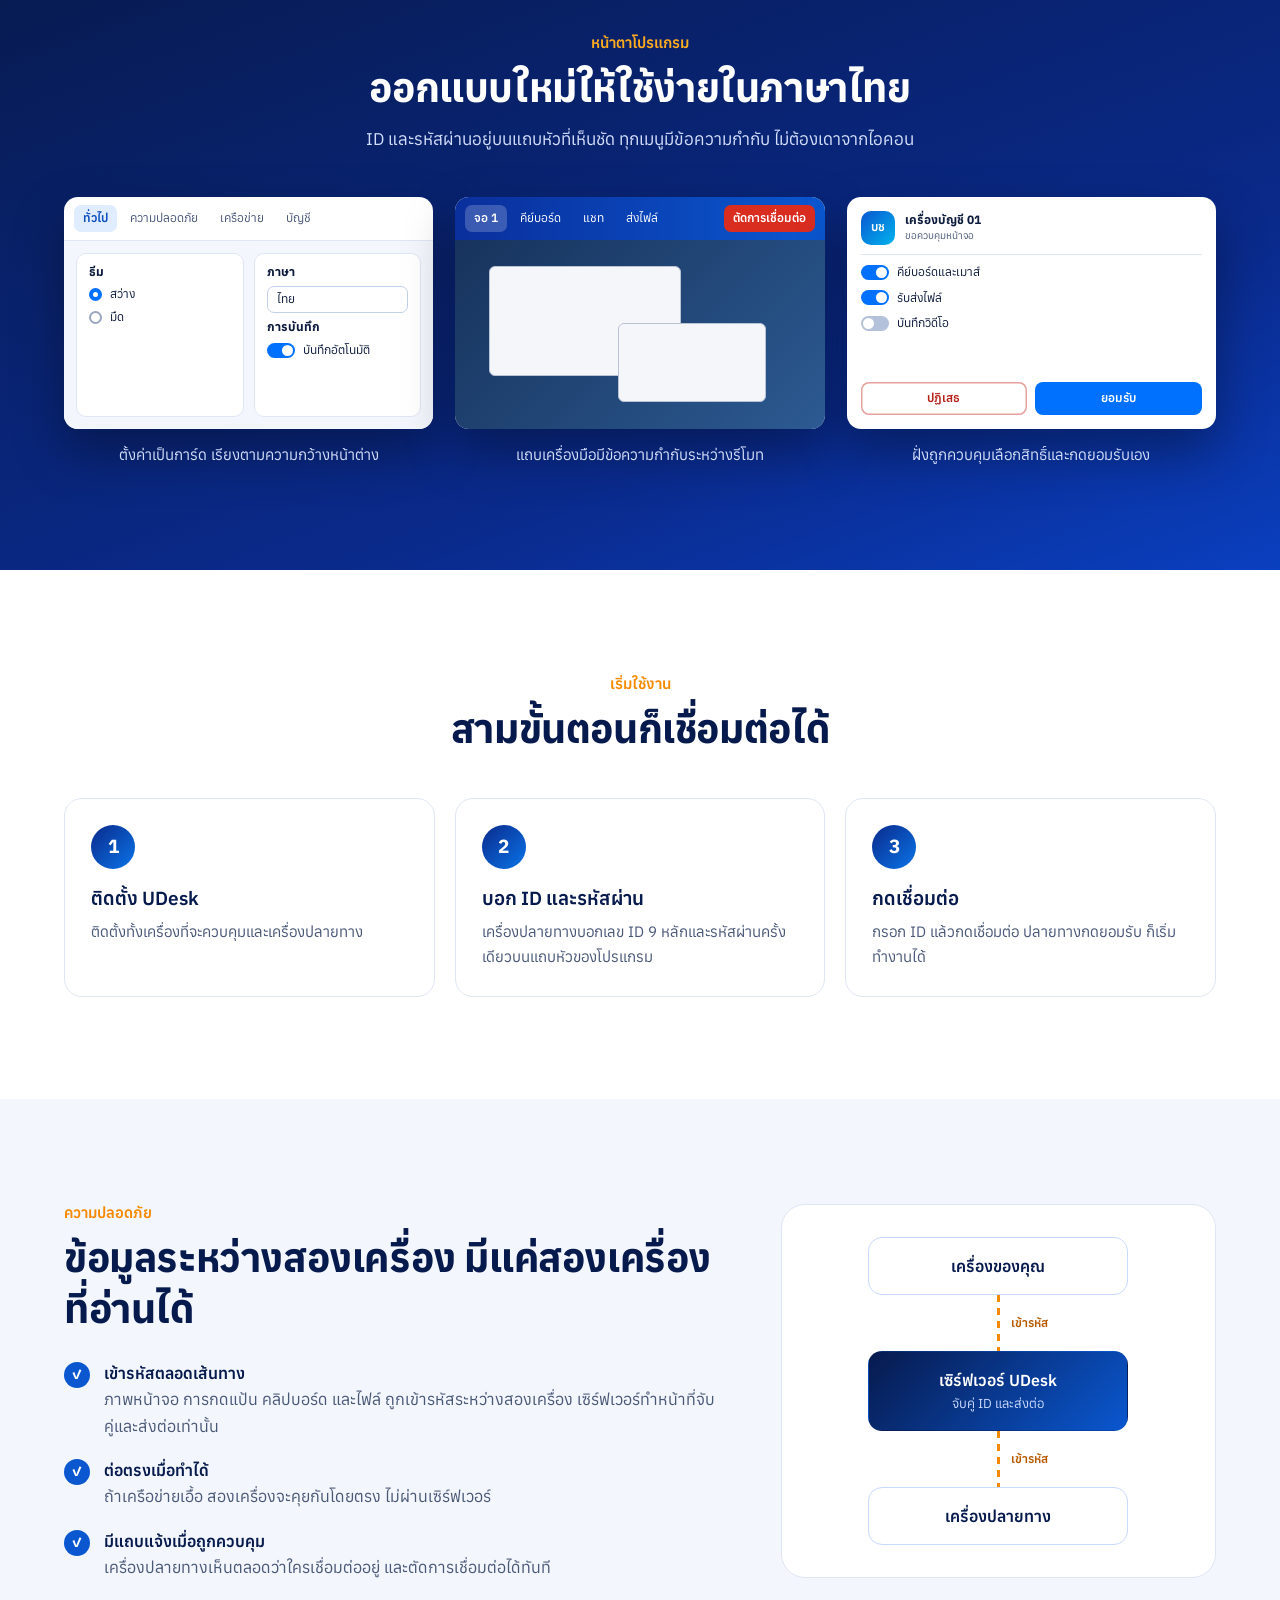
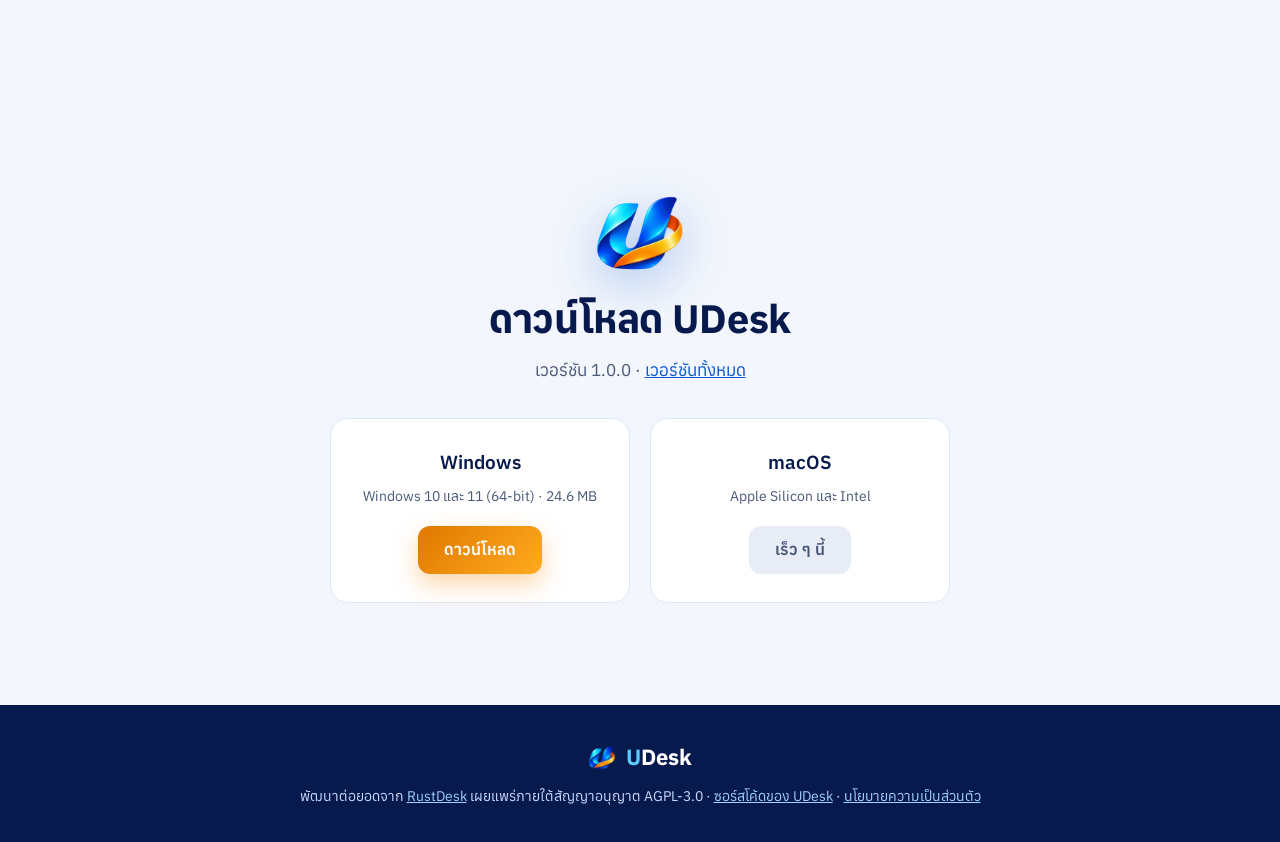
==== commit fd8263c8: "UDesk: in-app update check, versions page, install page font and title, neutral empty state Co-Autho" ====
--- a/udesk-web/index.html
+++ b/udesk-web/index.html
@@ -180,7 +180,7 @@
 <section id="download" class="sec dl">
   <img src="assets/logo.png" alt="โลโก้ UDesk" width="92" height="92">
   <h2>ดาวน์โหลด UDesk</h2>
-  <p class="sub">เวอร์ชัน 1.0.0</p>
+  <p class="sub">เวอร์ชัน 1.0.0 · <a href="versions.html">เวอร์ชันทั้งหมด</a></p>
   <div class="dl-row">
     <div class="dl-card"><h3>Windows</h3><p>Windows 10 และ 11 (64-bit) · 24.6 MB</p><a class="btn" href="download/UDesk-1.0.0-install.exe" download>ดาวน์โหลด</a></div>
     <div class="dl-card"><h3>macOS</h3><p>Apple Silicon และ Intel</p><span class="btn btn-off">เร็ว ๆ นี้</span></div>
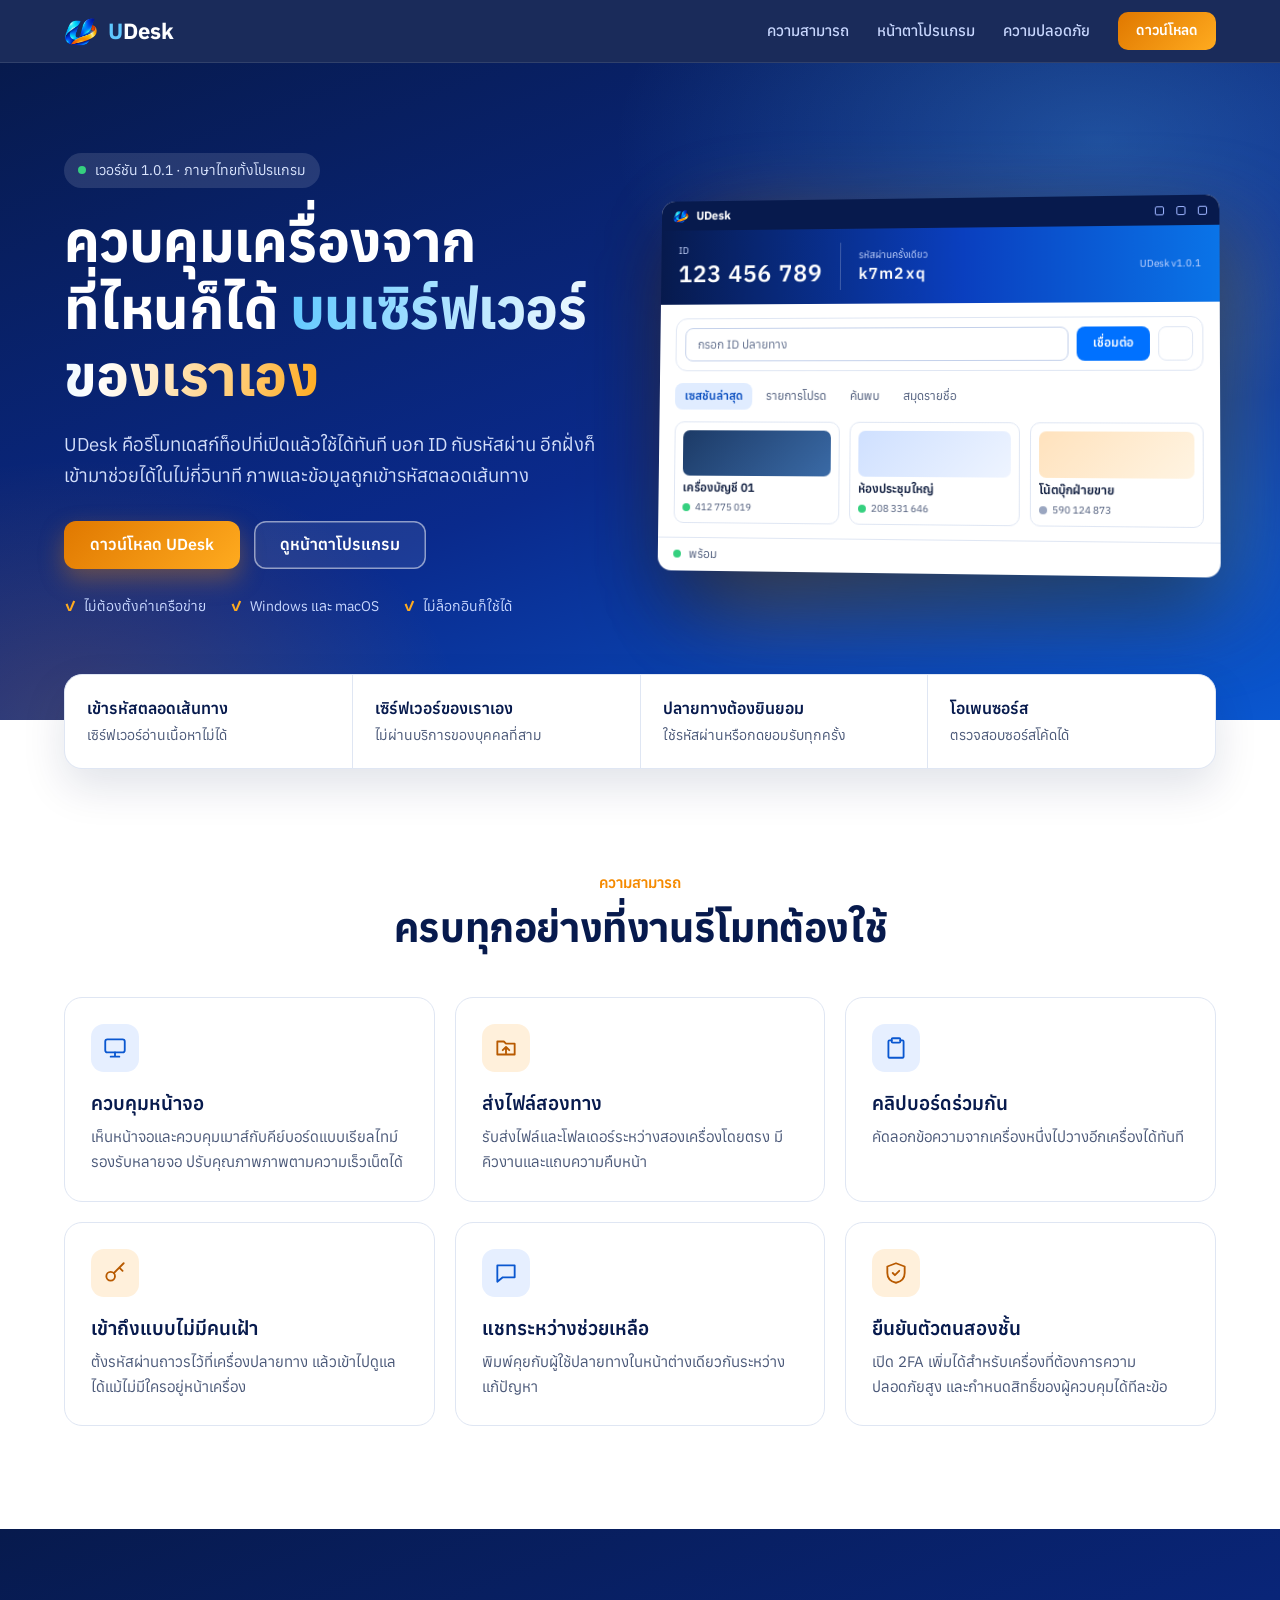
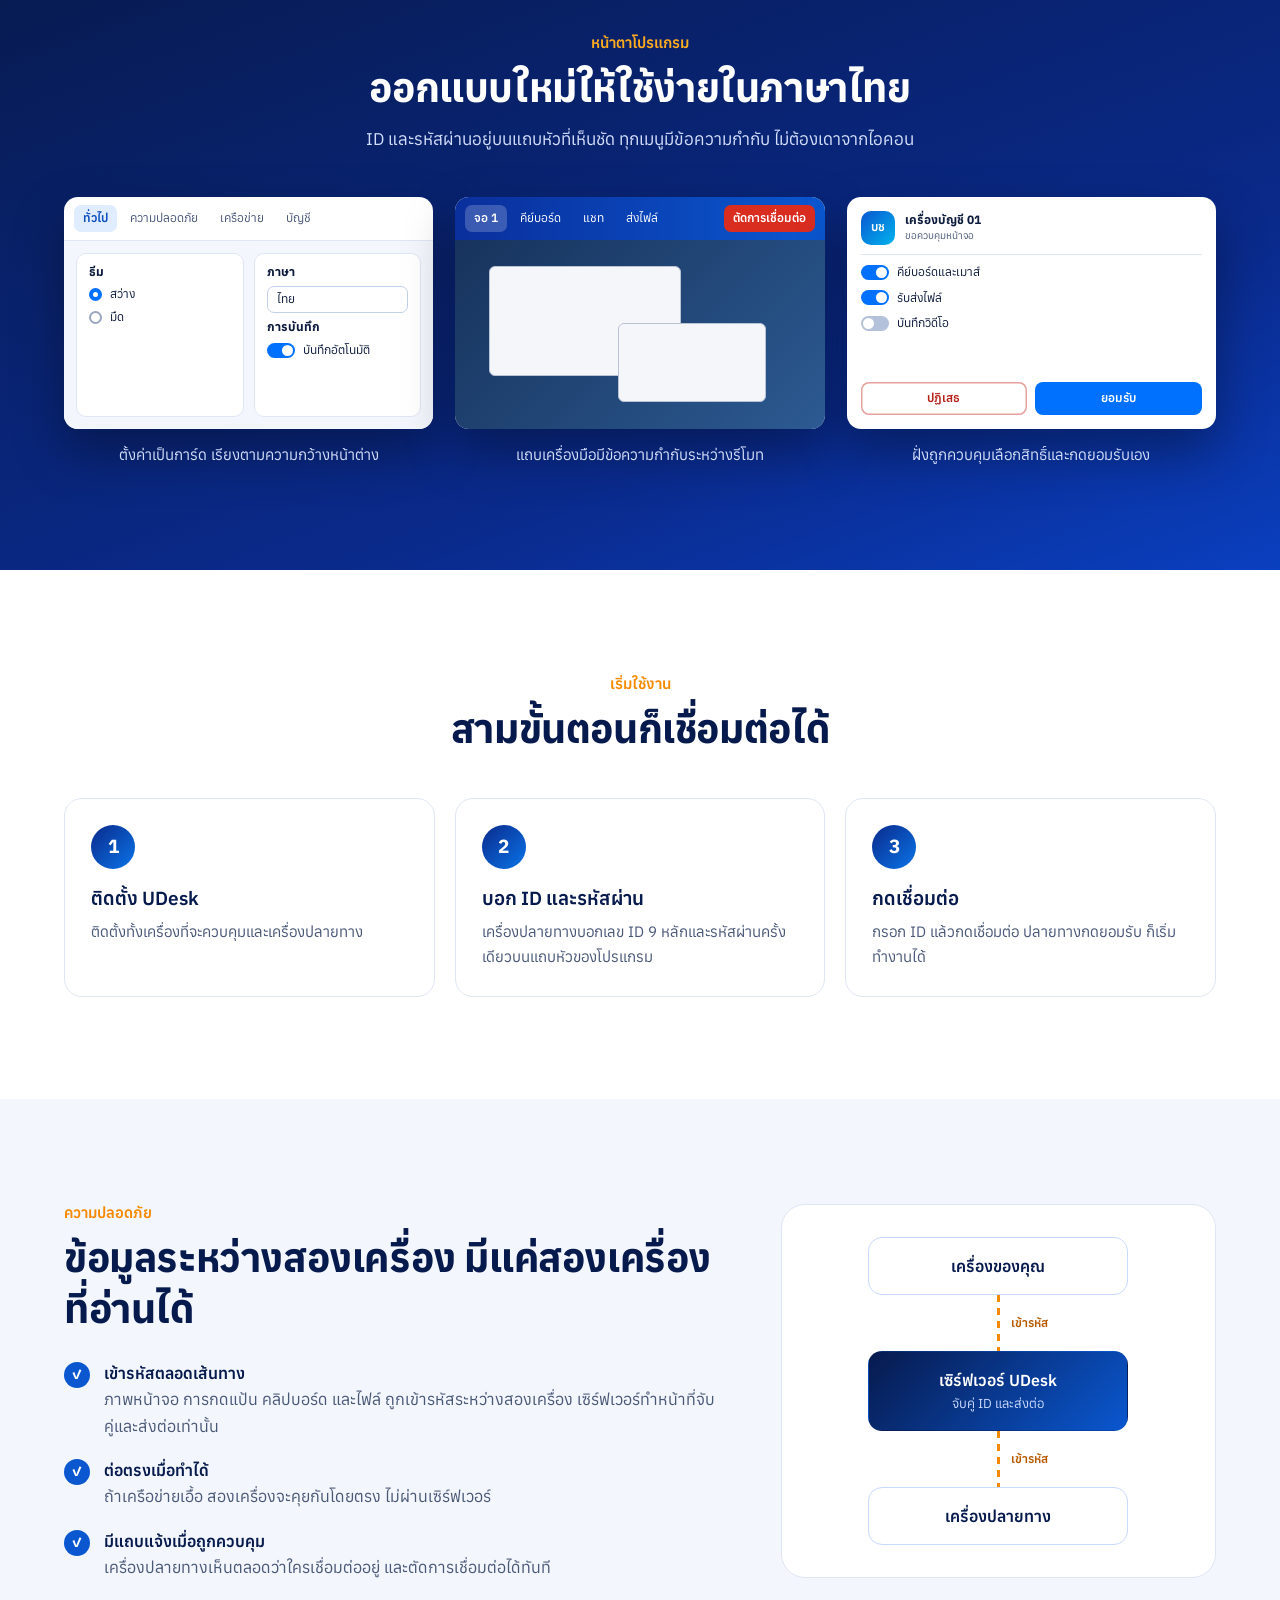
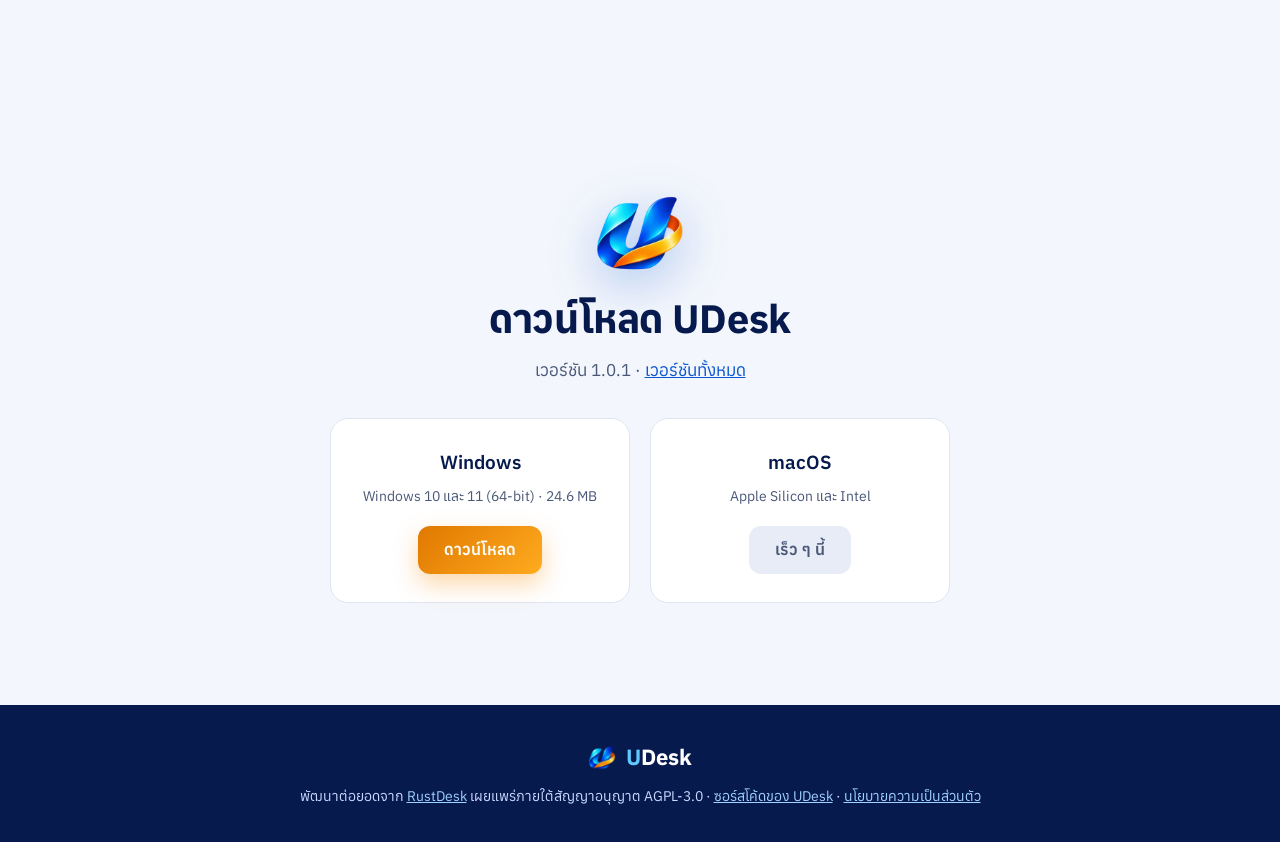
==== commit 1eec0786: "UDesk 1.0.1: desktop thumbnails on device cards, device names in file transfer Co-Authored-By: Claud" ====
--- a/udesk-web/index.html
+++ b/udesk-web/index.html
@@ -29,7 +29,7 @@
 <section class="hero">
   <div class="hero-in">
     <div class="hero-text">
-      <p class="tag"><span class="dot"></span>เวอร์ชัน 1.0.0 · ภาษาไทยทั้งโปรแกรม</p>
+      <p class="tag"><span class="dot"></span>เวอร์ชัน 1.0.1 · ภาษาไทยทั้งโปรแกรม</p>
       <h1>ควบคุมเครื่องจากที่ไหนก็ได้ <span class="hl">บนเซิร์ฟเวอร์ของเราเอง</span></h1>
       <p class="lead">UDesk คือรีโมทเดสก์ท็อปที่เปิดแล้วใช้ได้ทันที บอก ID กับรหัสผ่าน อีกฝั่งก็เข้ามาช่วยได้ในไม่กี่วินาที ภาพและข้อมูลถูกเข้ารหัสตลอดเส้นทาง</p>
       <div class="cta">
@@ -50,7 +50,7 @@
           <div><small>ID</small><strong>123 456 789</strong></div>
           <span class="vr"></span>
           <div><small>รหัสผ่านครั้งเดียว</small><strong class="pw">k7m2xq</strong></div>
-          <span class="ver">UDesk v1.0.0</span>
+          <span class="ver">UDesk v1.0.1</span>
         </div>
         <div class="app-body">
           <div class="connect"><span class="field">กรอก ID ปลายทาง</span><span class="go">เชื่อมต่อ</span><span class="more"></span></div>
@@ -180,9 +180,9 @@
 <section id="download" class="sec dl">
   <img src="assets/logo.png" alt="โลโก้ UDesk" width="92" height="92">
   <h2>ดาวน์โหลด UDesk</h2>
-  <p class="sub">เวอร์ชัน 1.0.0 · <a href="versions.html">เวอร์ชันทั้งหมด</a></p>
+  <p class="sub">เวอร์ชัน 1.0.1 · <a href="versions.html">เวอร์ชันทั้งหมด</a></p>
   <div class="dl-row">
-    <div class="dl-card"><h3>Windows</h3><p>Windows 10 และ 11 (64-bit) · 24.6 MB</p><a class="btn" href="download/UDesk-1.0.0-install.exe" download>ดาวน์โหลด</a></div>
+    <div class="dl-card"><h3>Windows</h3><p>Windows 10 และ 11 (64-bit) · 24.6 MB</p><a class="btn" href="download/UDesk-1.0.1-install.exe" download>ดาวน์โหลด</a></div>
     <div class="dl-card"><h3>macOS</h3><p>Apple Silicon และ Intel</p><span class="btn btn-off">เร็ว ๆ นี้</span></div>
   </div>
 </section>
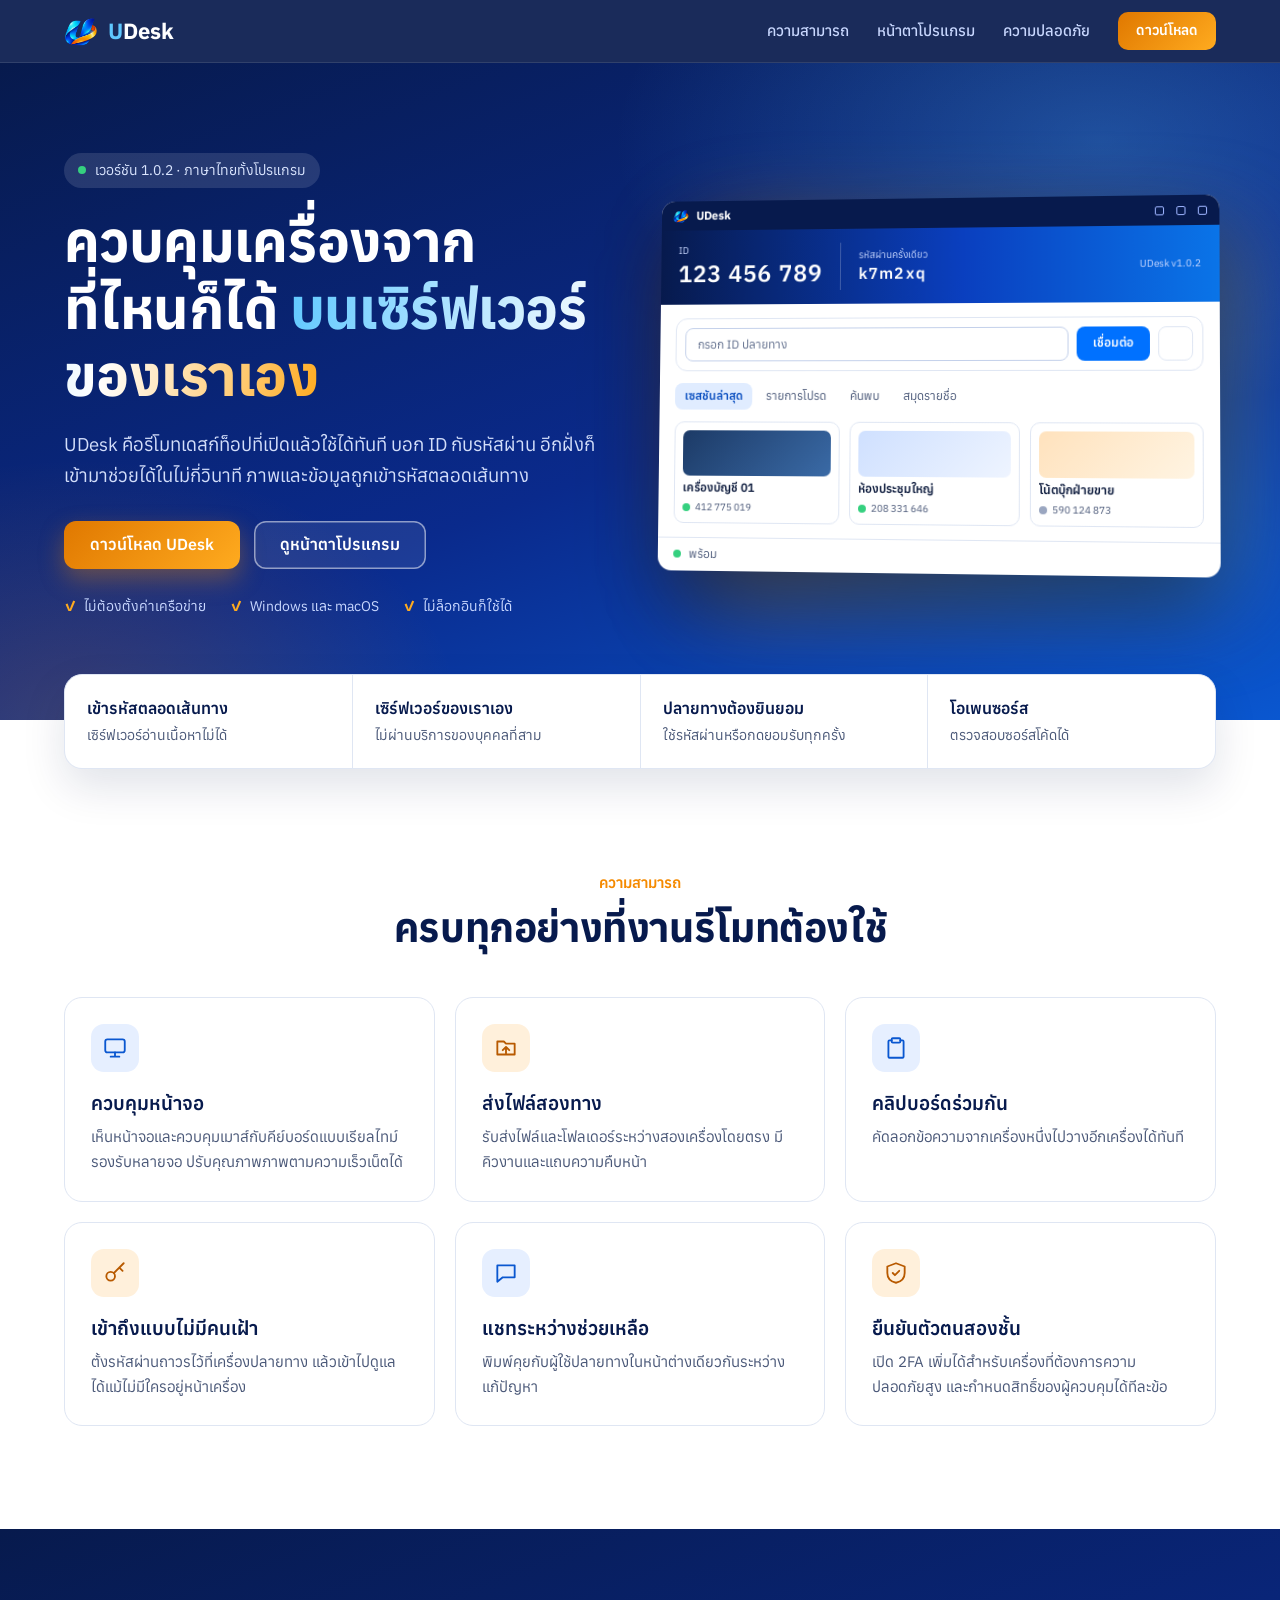
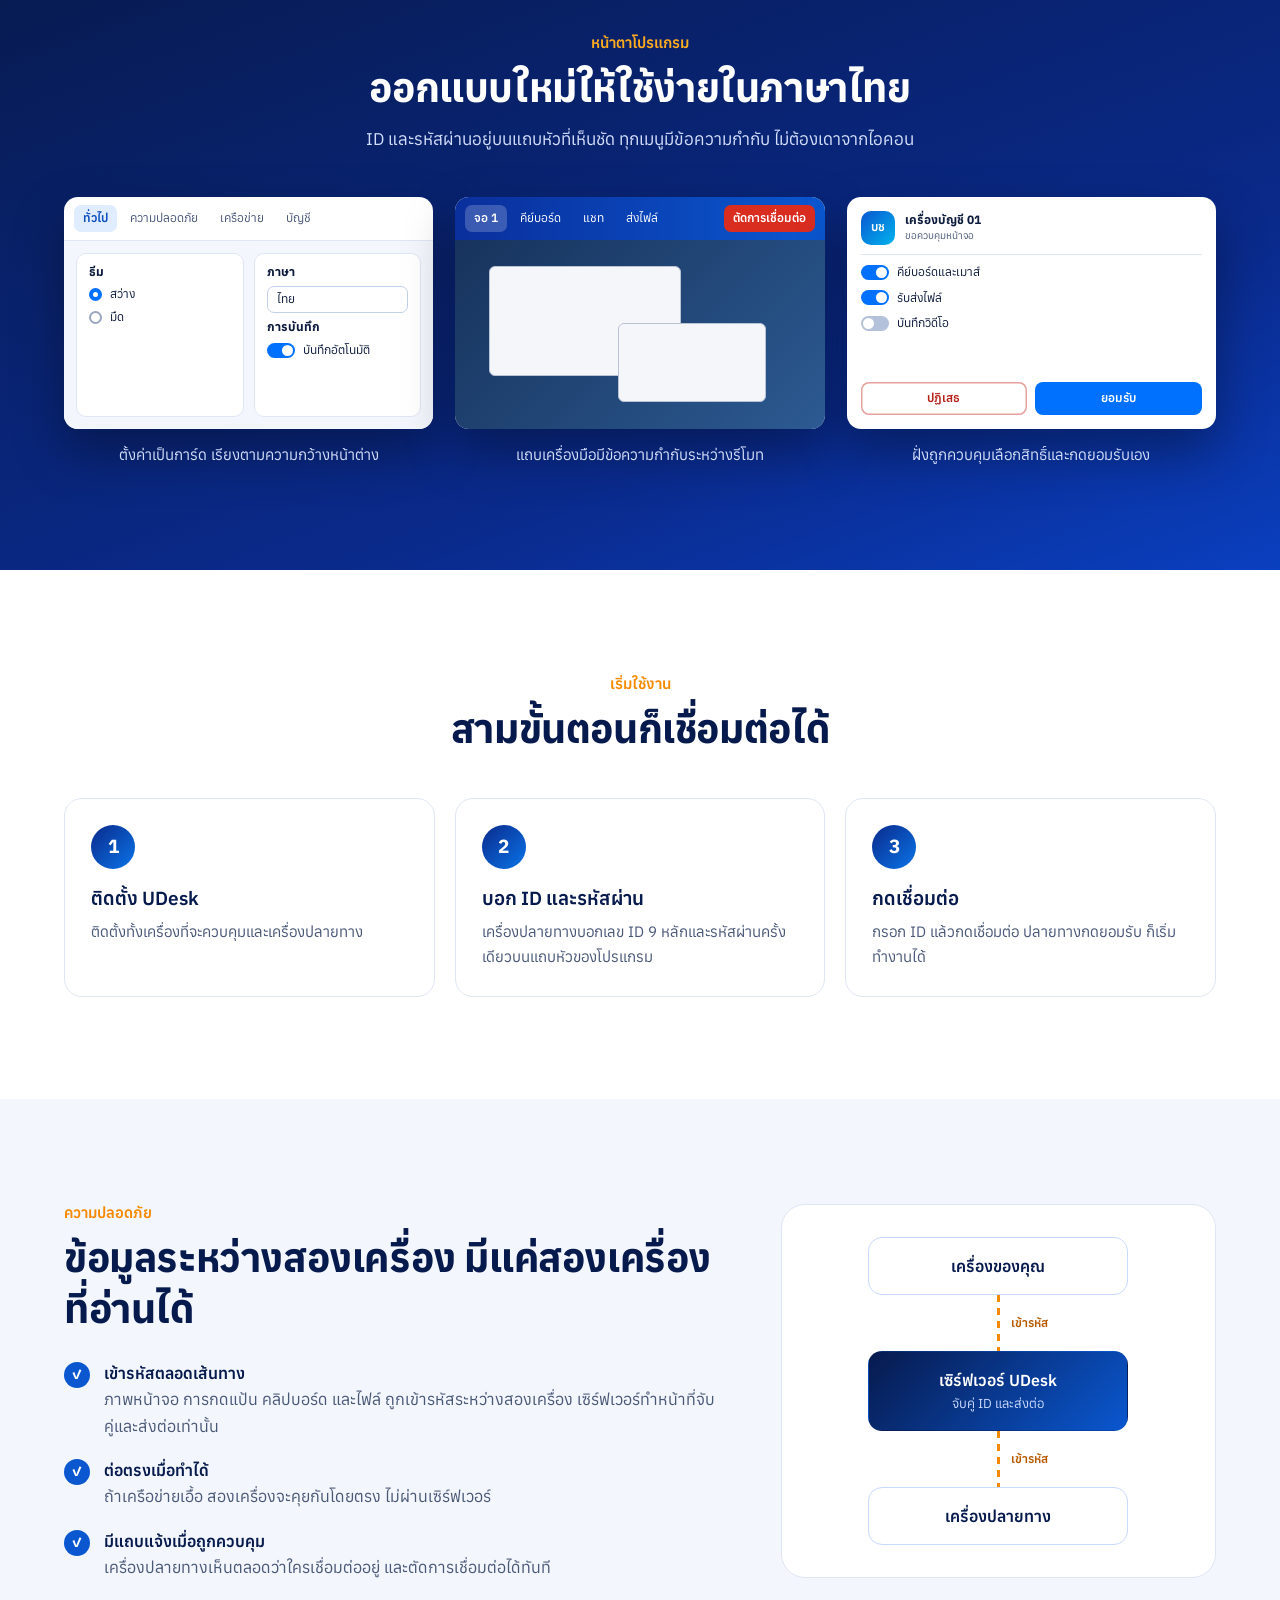
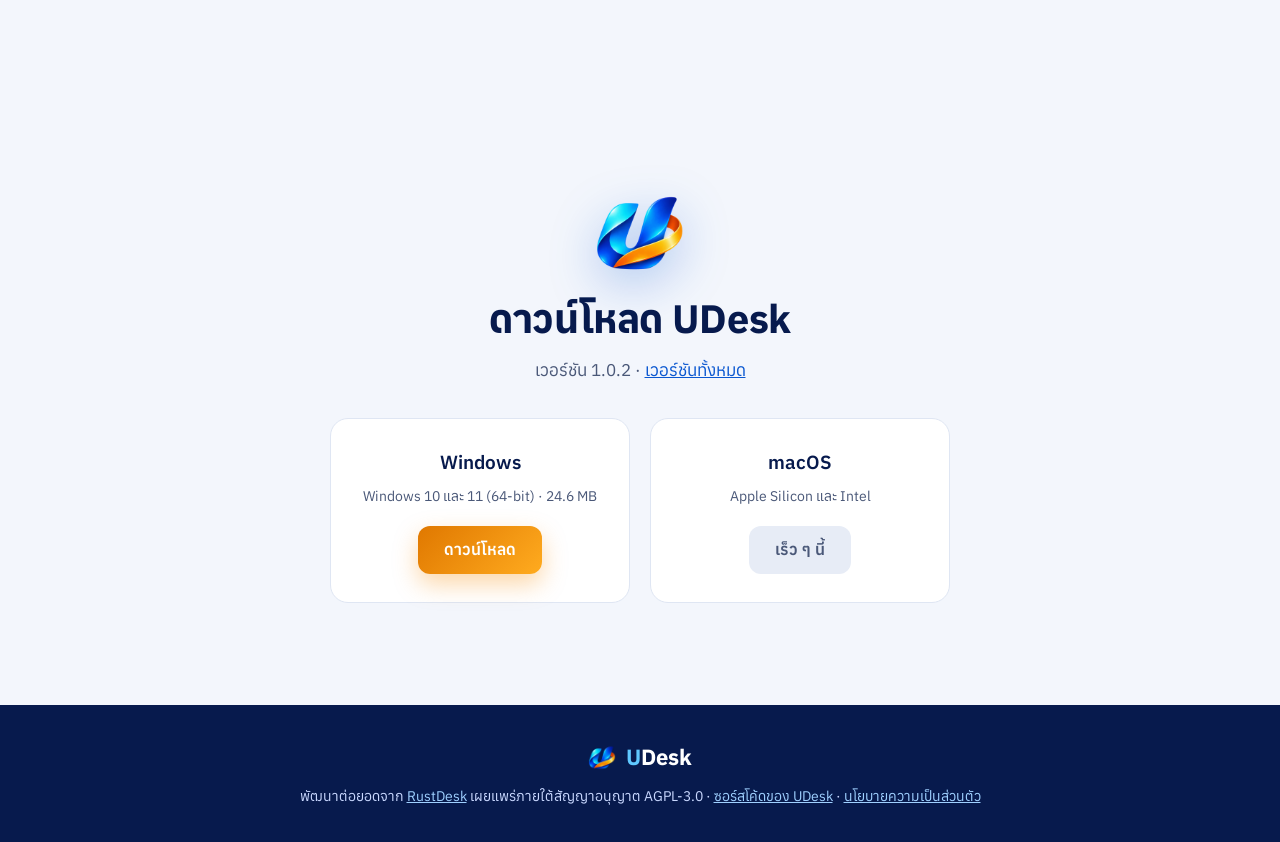
==== commit da8481cd: "UDesk 1.0.2: check for updates button in About Co-Authored-By: Claude Fable 5.2 <noreply@anthropic.c" ====
--- a/udesk-web/index.html
+++ b/udesk-web/index.html
@@ -29,7 +29,7 @@
 <section class="hero">
   <div class="hero-in">
     <div class="hero-text">
-      <p class="tag"><span class="dot"></span>เวอร์ชัน 1.0.1 · ภาษาไทยทั้งโปรแกรม</p>
+      <p class="tag"><span class="dot"></span>เวอร์ชัน 1.0.2 · ภาษาไทยทั้งโปรแกรม</p>
       <h1>ควบคุมเครื่องจากที่ไหนก็ได้ <span class="hl">บนเซิร์ฟเวอร์ของเราเอง</span></h1>
       <p class="lead">UDesk คือรีโมทเดสก์ท็อปที่เปิดแล้วใช้ได้ทันที บอก ID กับรหัสผ่าน อีกฝั่งก็เข้ามาช่วยได้ในไม่กี่วินาที ภาพและข้อมูลถูกเข้ารหัสตลอดเส้นทาง</p>
       <div class="cta">
@@ -50,7 +50,7 @@
           <div><small>ID</small><strong>123 456 789</strong></div>
           <span class="vr"></span>
           <div><small>รหัสผ่านครั้งเดียว</small><strong class="pw">k7m2xq</strong></div>
-          <span class="ver">UDesk v1.0.1</span>
+          <span class="ver">UDesk v1.0.2</span>
         </div>
         <div class="app-body">
           <div class="connect"><span class="field">กรอก ID ปลายทาง</span><span class="go">เชื่อมต่อ</span><span class="more"></span></div>
@@ -180,9 +180,9 @@
 <section id="download" class="sec dl">
   <img src="assets/logo.png" alt="โลโก้ UDesk" width="92" height="92">
   <h2>ดาวน์โหลด UDesk</h2>
-  <p class="sub">เวอร์ชัน 1.0.1 · <a href="versions.html">เวอร์ชันทั้งหมด</a></p>
+  <p class="sub">เวอร์ชัน 1.0.2 · <a href="versions.html">เวอร์ชันทั้งหมด</a></p>
   <div class="dl-row">
-    <div class="dl-card"><h3>Windows</h3><p>Windows 10 และ 11 (64-bit) · 24.6 MB</p><a class="btn" href="download/UDesk-1.0.1-install.exe" download>ดาวน์โหลด</a></div>
+    <div class="dl-card"><h3>Windows</h3><p>Windows 10 และ 11 (64-bit) · 24.6 MB</p><a class="btn" href="download/UDesk-1.0.2-install.exe" download>ดาวน์โหลด</a></div>
     <div class="dl-card"><h3>macOS</h3><p>Apple Silicon และ Intel</p><span class="btn btn-off">เร็ว ๆ นี้</span></div>
   </div>
 </section>
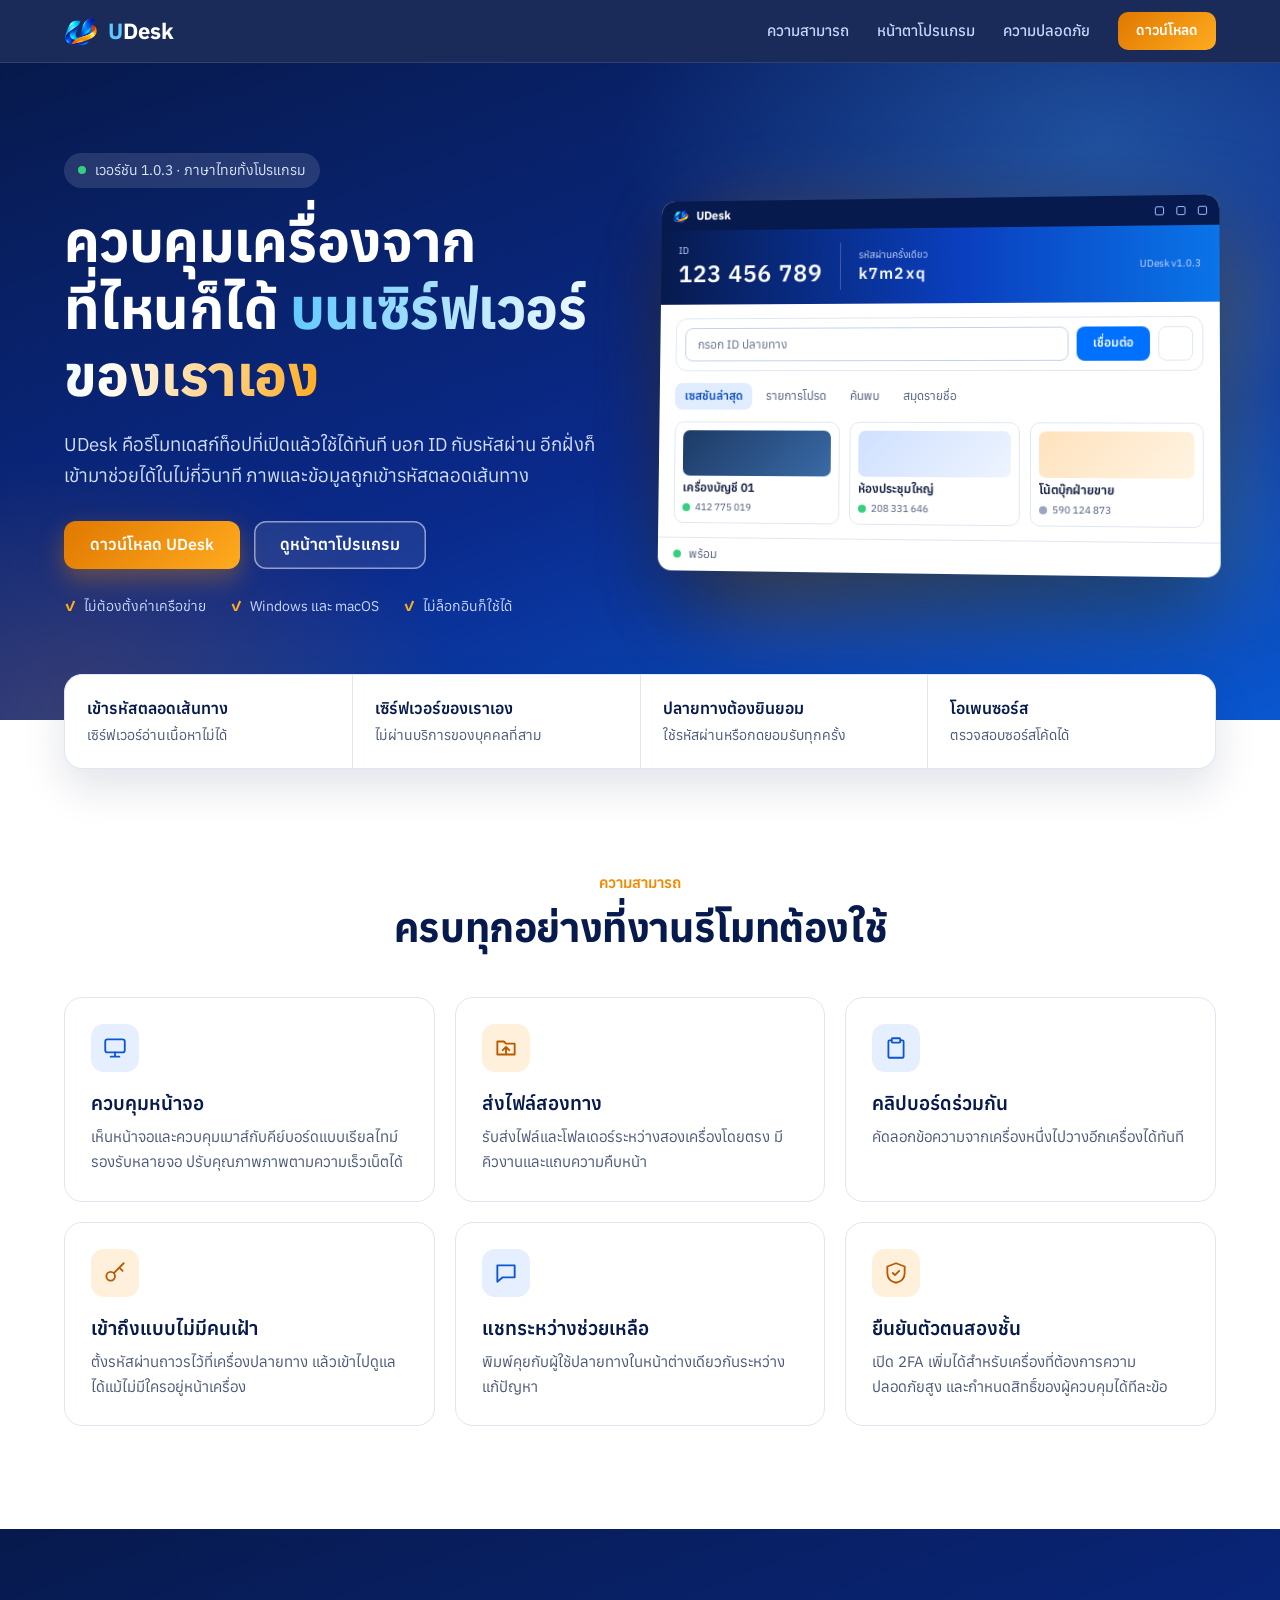
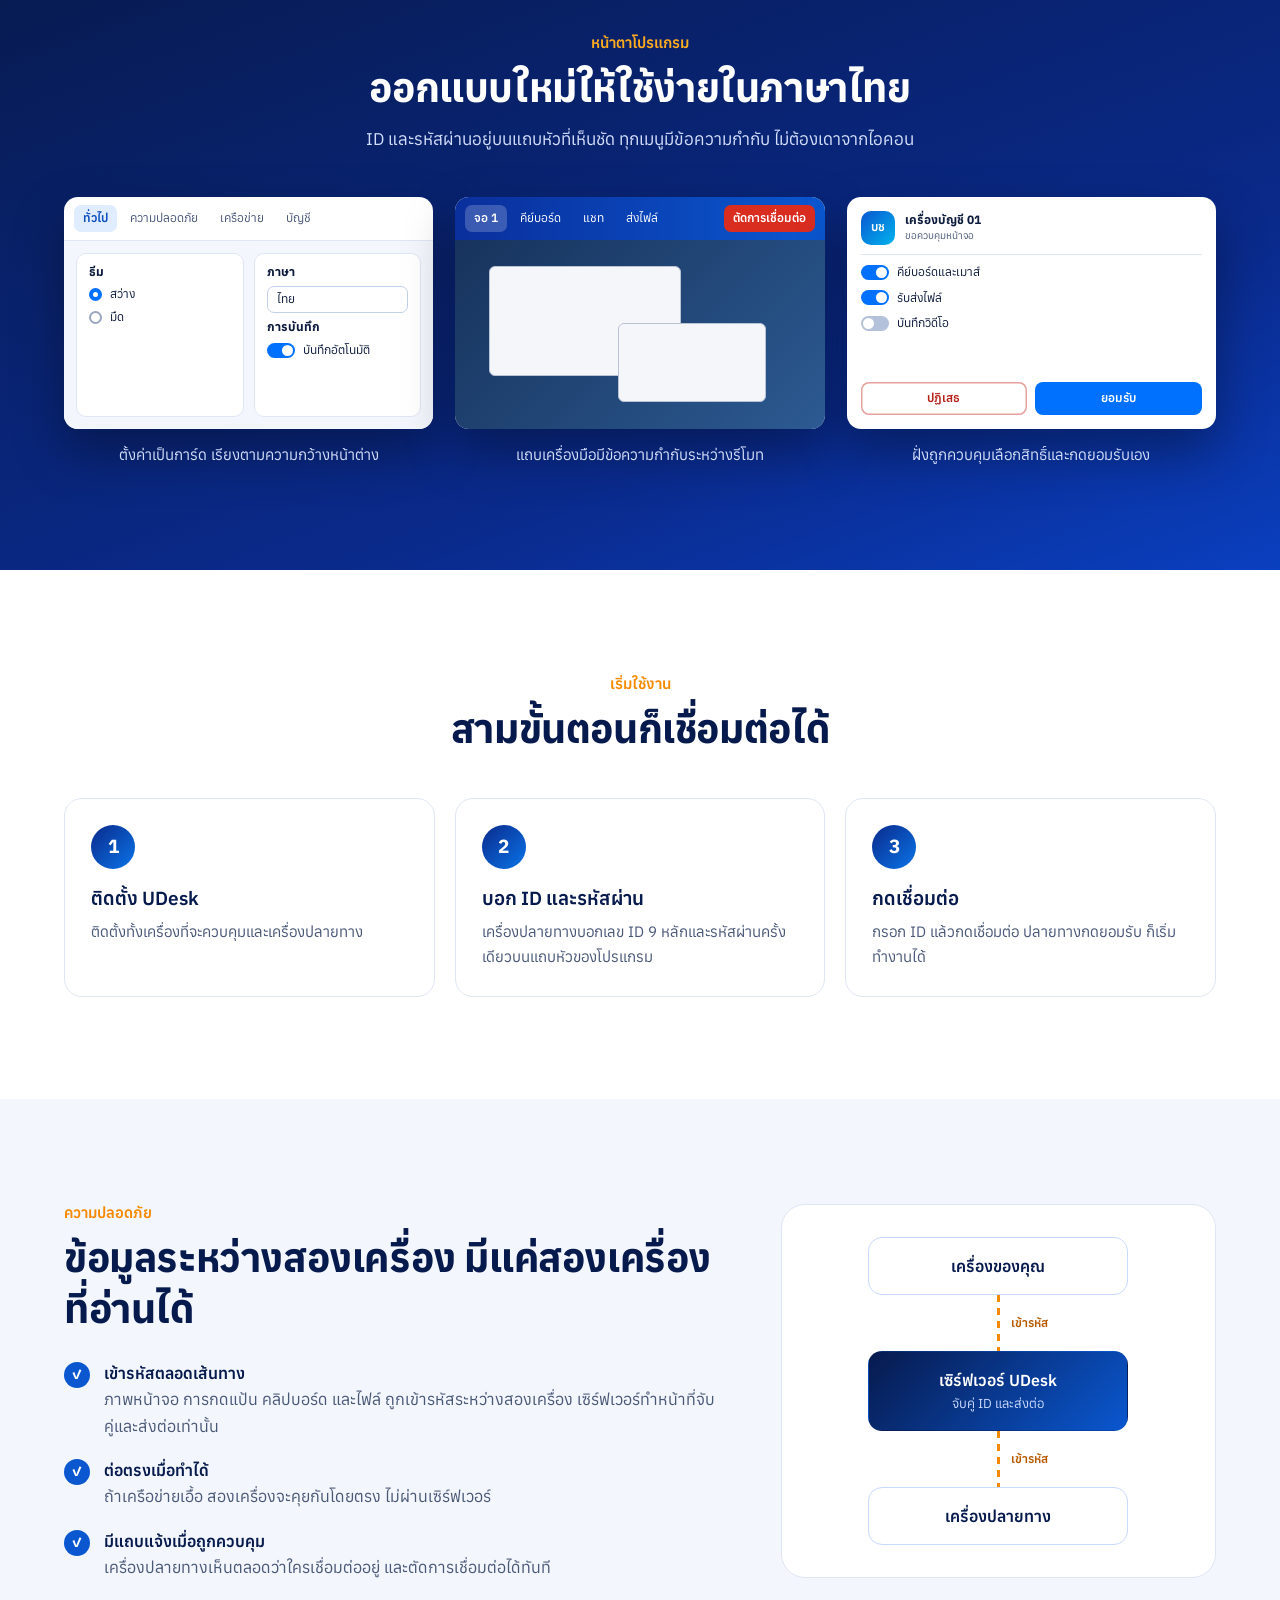
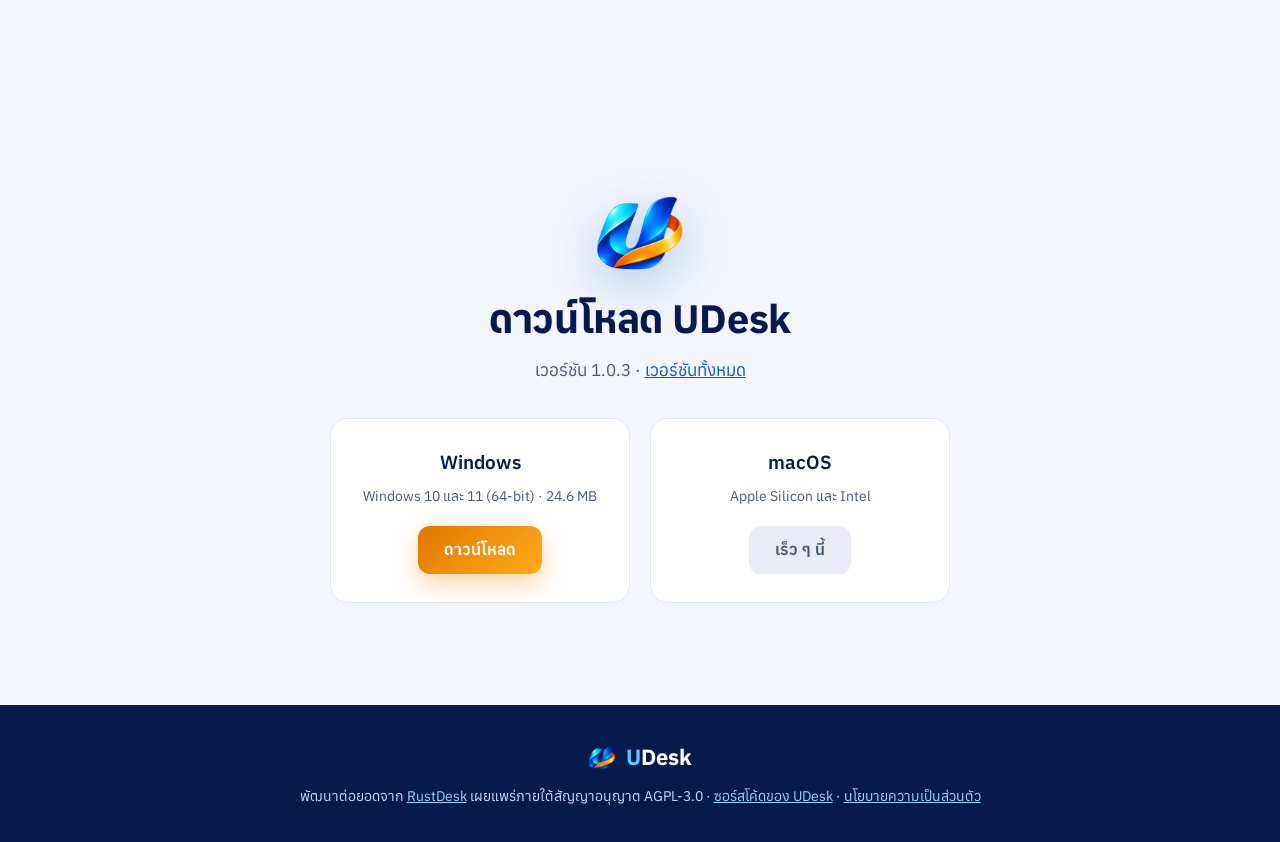
==== commit bfc7c2bf: "UDesk 1.0.3: Remote Desktop state message, no stale password, own-ID guard Co-Authored-By: Claude Fa" ====
--- a/udesk-web/index.html
+++ b/udesk-web/index.html
@@ -29,7 +29,7 @@
 <section class="hero">
   <div class="hero-in">
     <div class="hero-text">
-      <p class="tag"><span class="dot"></span>เวอร์ชัน 1.0.2 · ภาษาไทยทั้งโปรแกรม</p>
+      <p class="tag"><span class="dot"></span>เวอร์ชัน 1.0.3 · ภาษาไทยทั้งโปรแกรม</p>
       <h1>ควบคุมเครื่องจากที่ไหนก็ได้ <span class="hl">บนเซิร์ฟเวอร์ของเราเอง</span></h1>
       <p class="lead">UDesk คือรีโมทเดสก์ท็อปที่เปิดแล้วใช้ได้ทันที บอก ID กับรหัสผ่าน อีกฝั่งก็เข้ามาช่วยได้ในไม่กี่วินาที ภาพและข้อมูลถูกเข้ารหัสตลอดเส้นทาง</p>
       <div class="cta">
@@ -50,7 +50,7 @@
           <div><small>ID</small><strong>123 456 789</strong></div>
           <span class="vr"></span>
           <div><small>รหัสผ่านครั้งเดียว</small><strong class="pw">k7m2xq</strong></div>
-          <span class="ver">UDesk v1.0.2</span>
+          <span class="ver">UDesk v1.0.3</span>
         </div>
         <div class="app-body">
           <div class="connect"><span class="field">กรอก ID ปลายทาง</span><span class="go">เชื่อมต่อ</span><span class="more"></span></div>
@@ -180,9 +180,9 @@
 <section id="download" class="sec dl">
   <img src="assets/logo.png" alt="โลโก้ UDesk" width="92" height="92">
   <h2>ดาวน์โหลด UDesk</h2>
-  <p class="sub">เวอร์ชัน 1.0.2 · <a href="versions.html">เวอร์ชันทั้งหมด</a></p>
+  <p class="sub">เวอร์ชัน 1.0.3 · <a href="versions.html">เวอร์ชันทั้งหมด</a></p>
   <div class="dl-row">
-    <div class="dl-card"><h3>Windows</h3><p>Windows 10 และ 11 (64-bit) · 24.6 MB</p><a class="btn" href="download/UDesk-1.0.2-install.exe" download>ดาวน์โหลด</a></div>
+    <div class="dl-card"><h3>Windows</h3><p>Windows 10 และ 11 (64-bit) · 24.6 MB</p><a class="btn" href="download/UDesk-1.0.3-install.exe" download>ดาวน์โหลด</a></div>
     <div class="dl-card"><h3>macOS</h3><p>Apple Silicon และ Intel</p><span class="btn btn-off">เร็ว ๆ นี้</span></div>
   </div>
 </section>
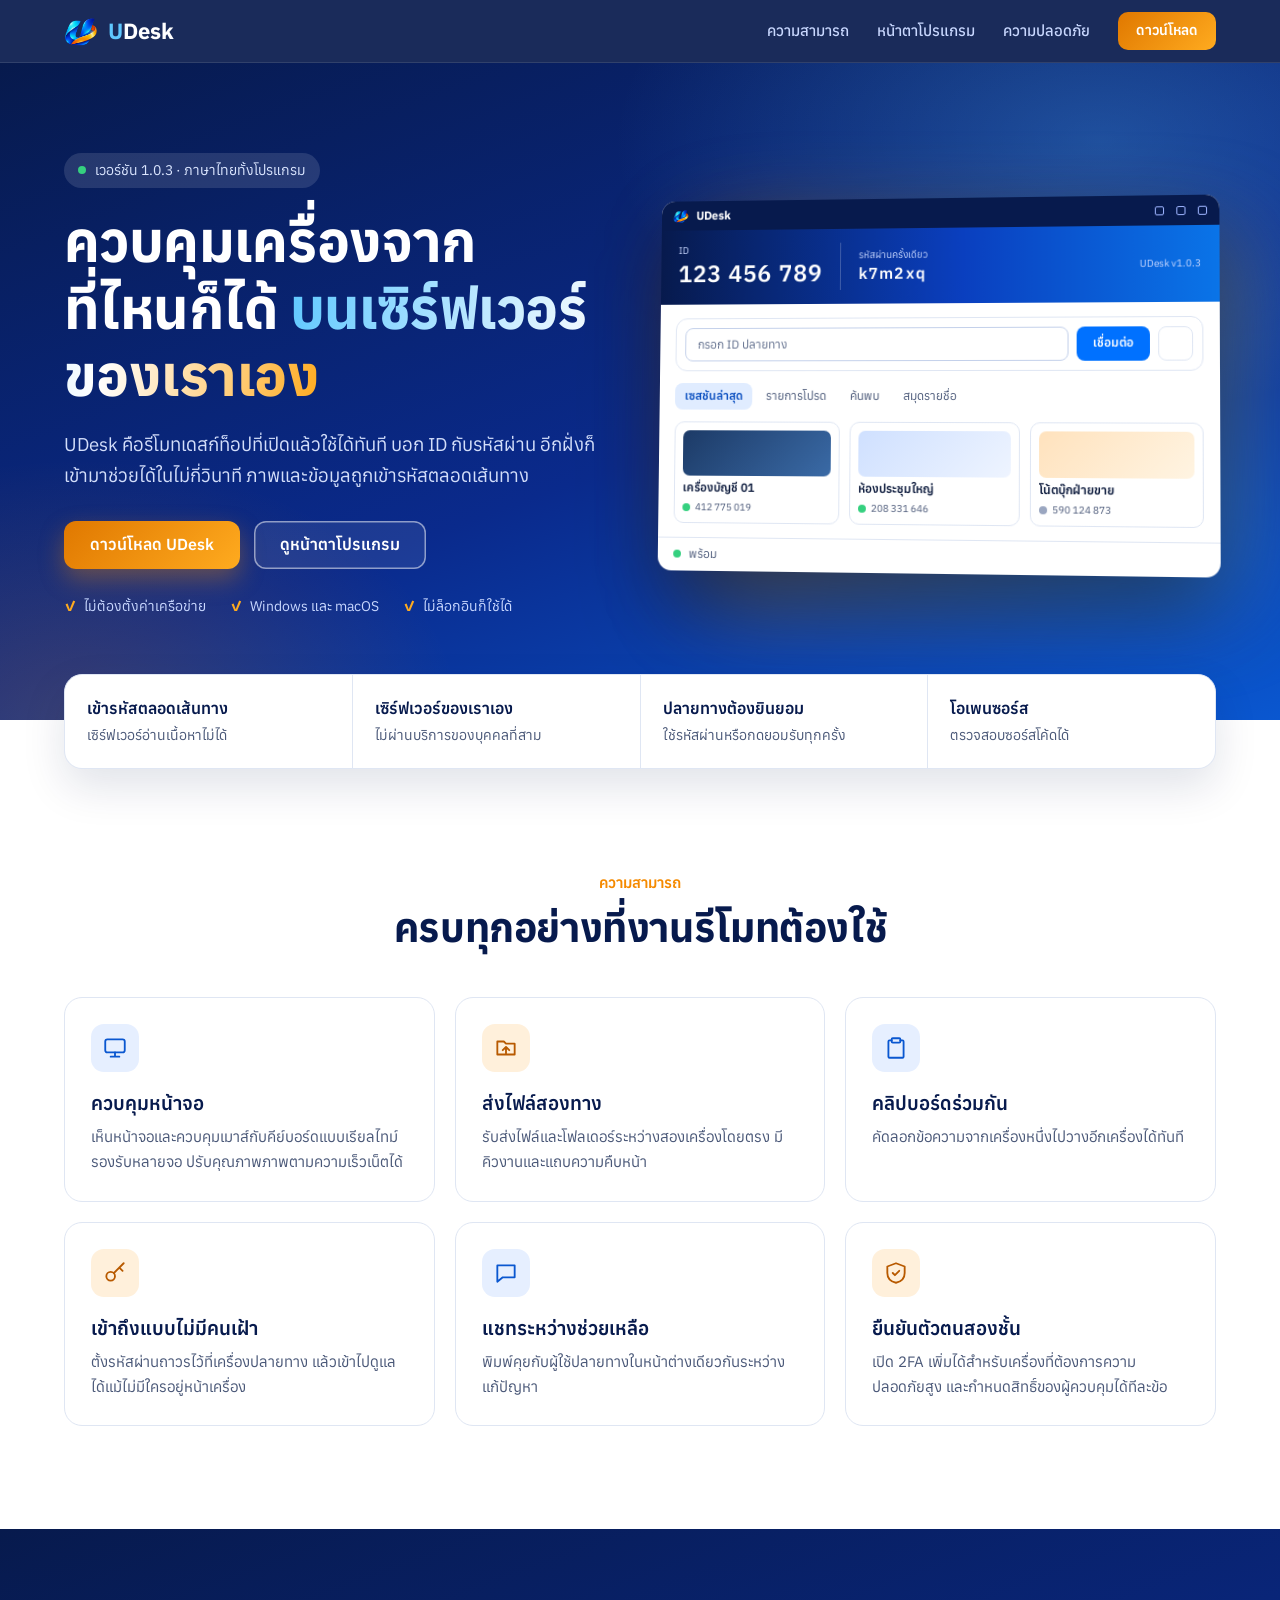
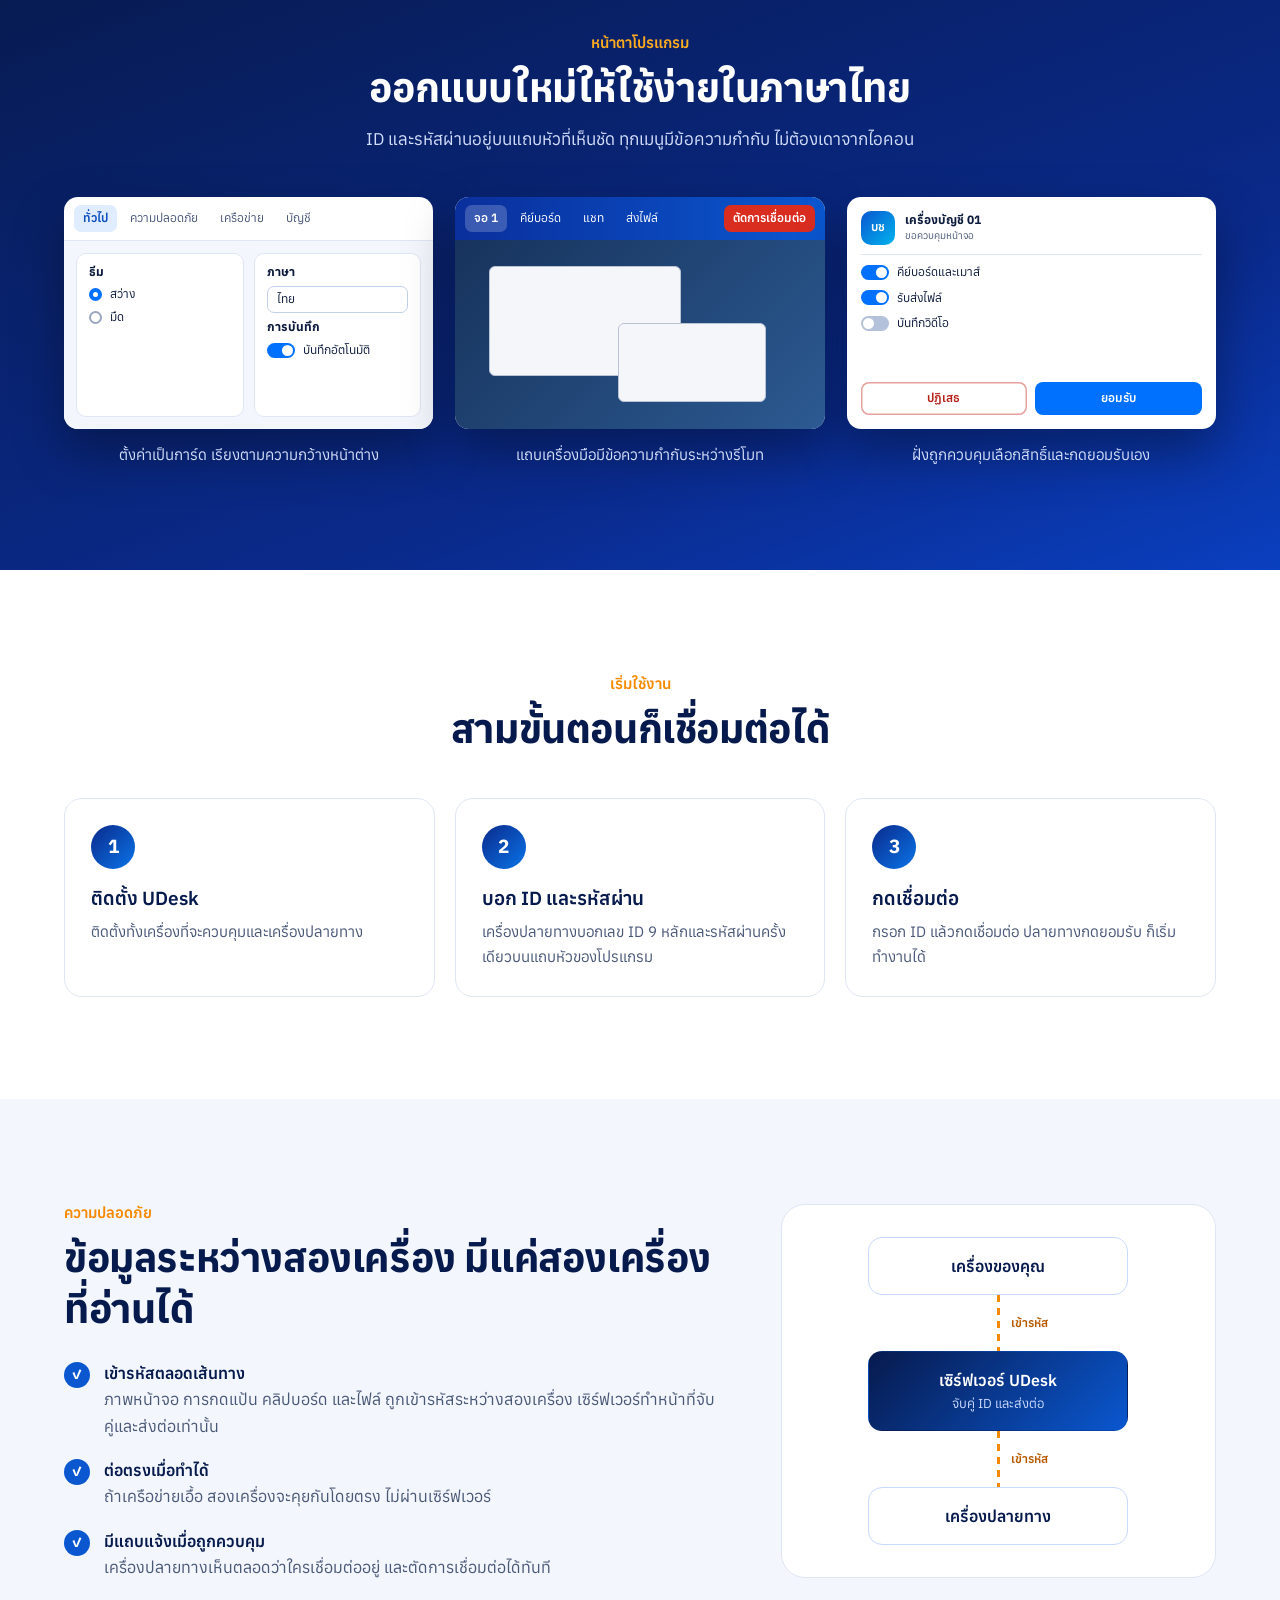
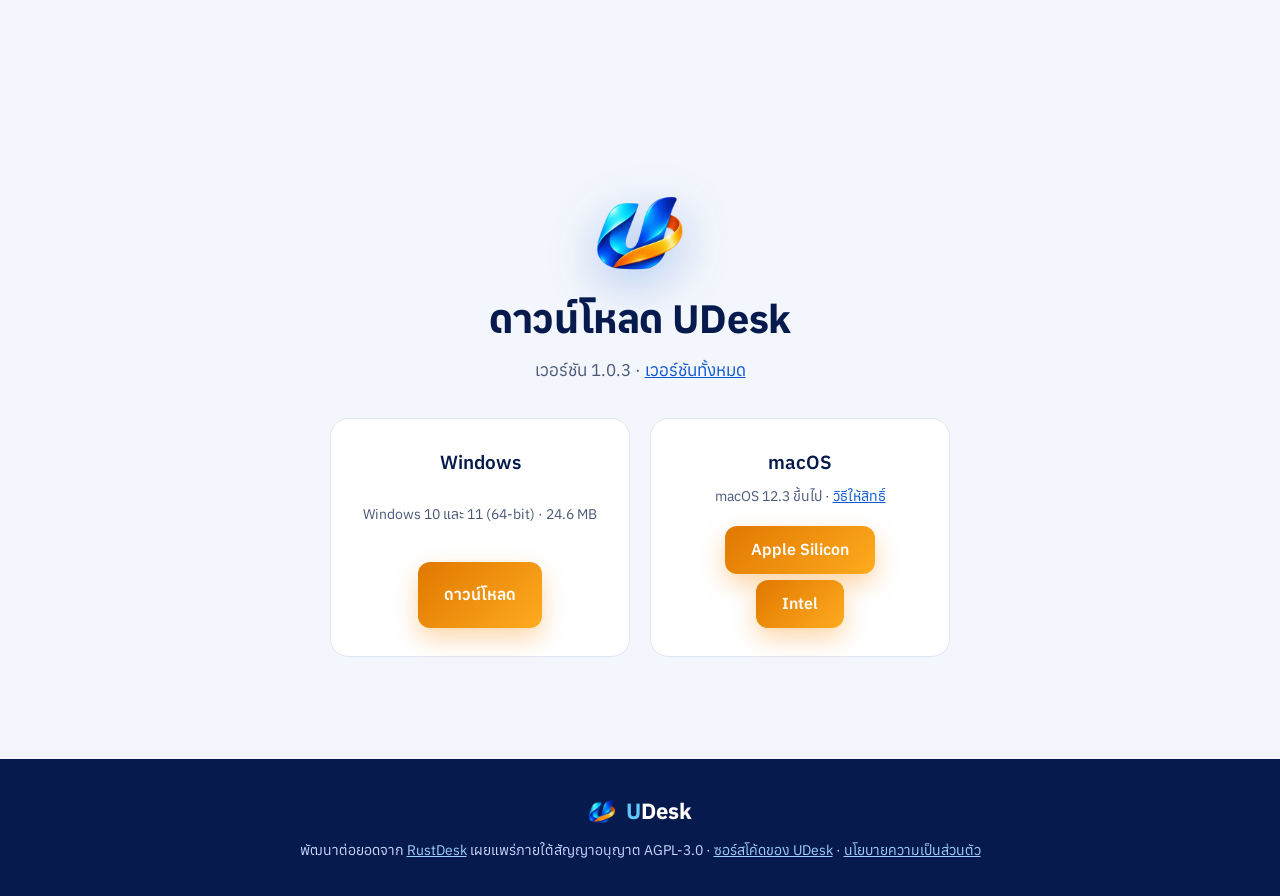
==== commit af3ecd4f: "UDesk website: macOS 1.0.3 downloads and version.json macos key Deployed from the Mac. udesk-web/dow" ====
--- a/udesk-web/index.html
+++ b/udesk-web/index.html
@@ -183,7 +183,7 @@
   <p class="sub">เวอร์ชัน 1.0.3 · <a href="versions.html">เวอร์ชันทั้งหมด</a></p>
   <div class="dl-row">
     <div class="dl-card"><h3>Windows</h3><p>Windows 10 และ 11 (64-bit) · 24.6 MB</p><a class="btn" href="download/UDesk-1.0.3-install.exe" download>ดาวน์โหลด</a></div>
-    <div class="dl-card"><h3>macOS</h3><p>Apple Silicon และ Intel</p><span class="btn btn-off">เร็ว ๆ นี้</span></div>
+    <div class="dl-card"><h3>macOS</h3><p>macOS 12.3 ขึ้นไป · <a href="mac.html">วิธีให้สิทธิ์</a></p><a class="btn" href="download/UDesk-1.0.3-arm64.dmg" download>Apple Silicon</a> <a class="btn" href="download/UDesk-1.0.3-x86_64.dmg" download>Intel</a></div>
   </div>
 </section>
 
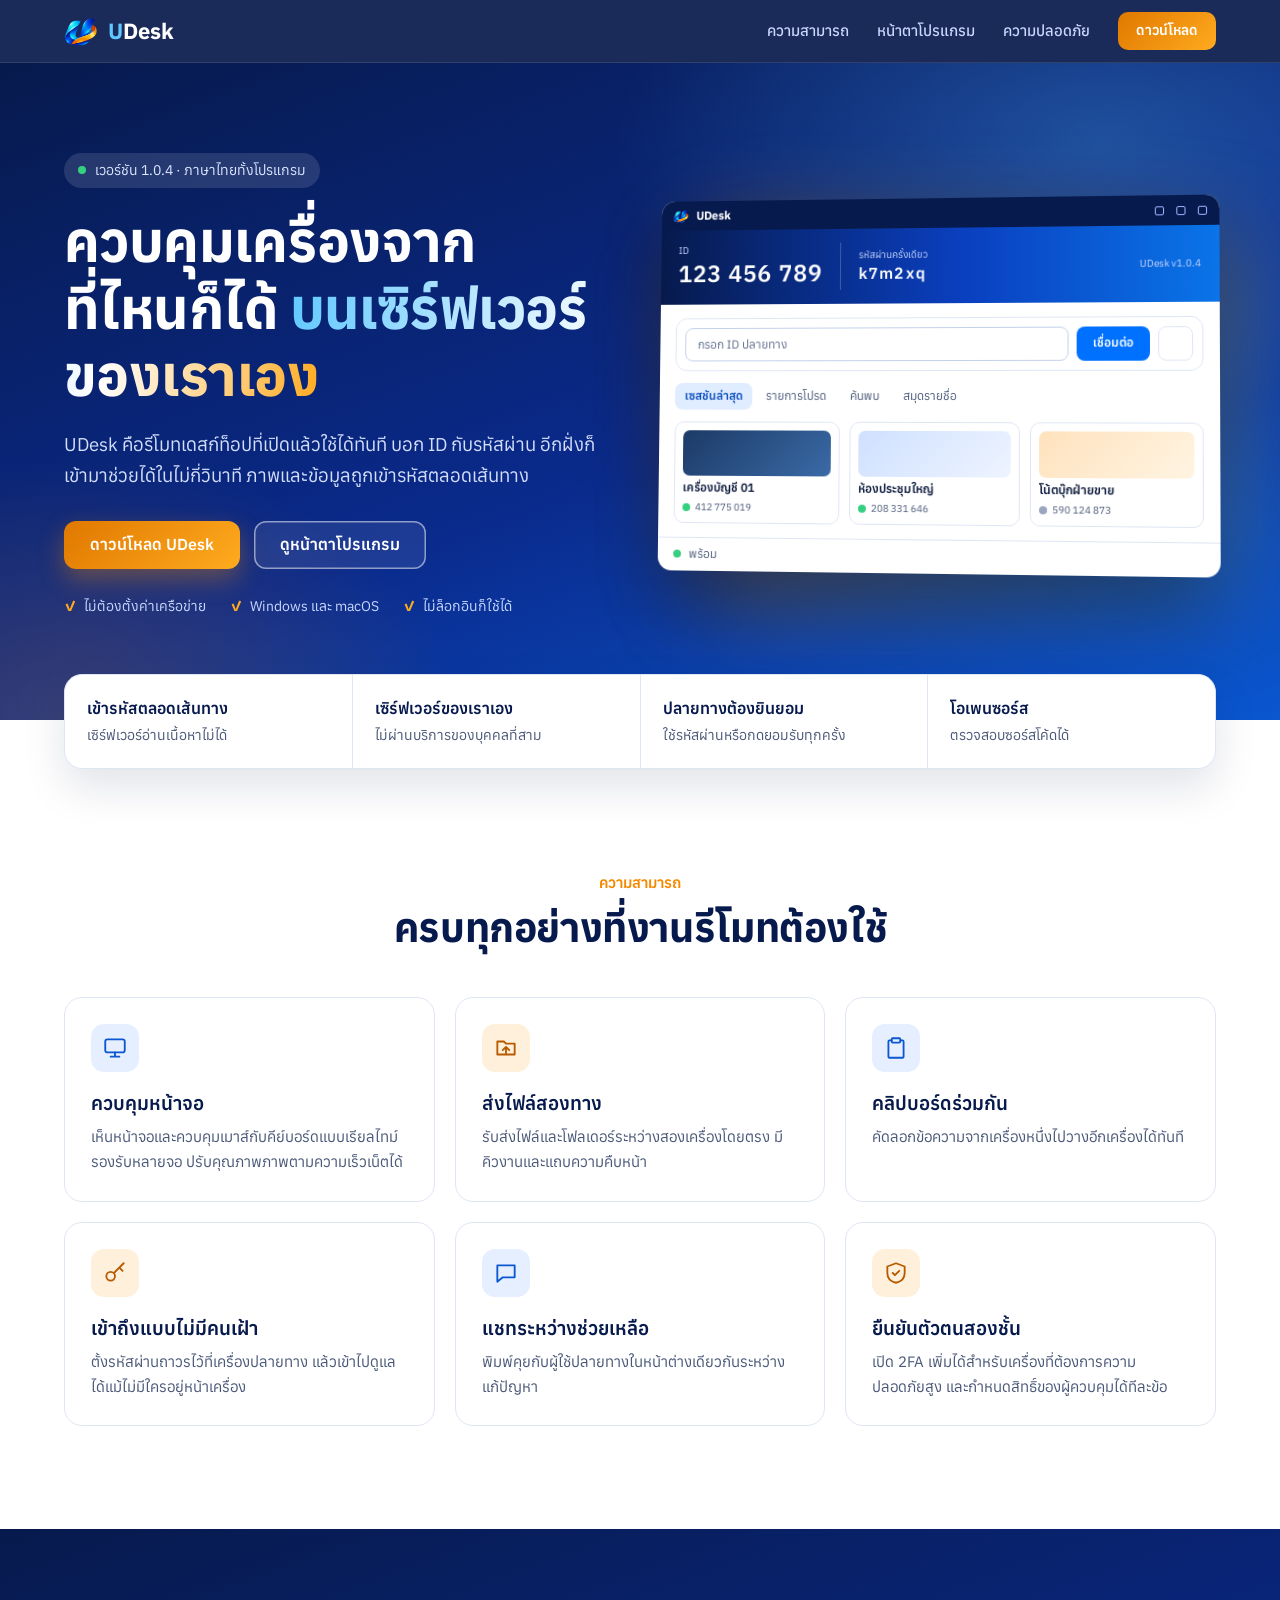
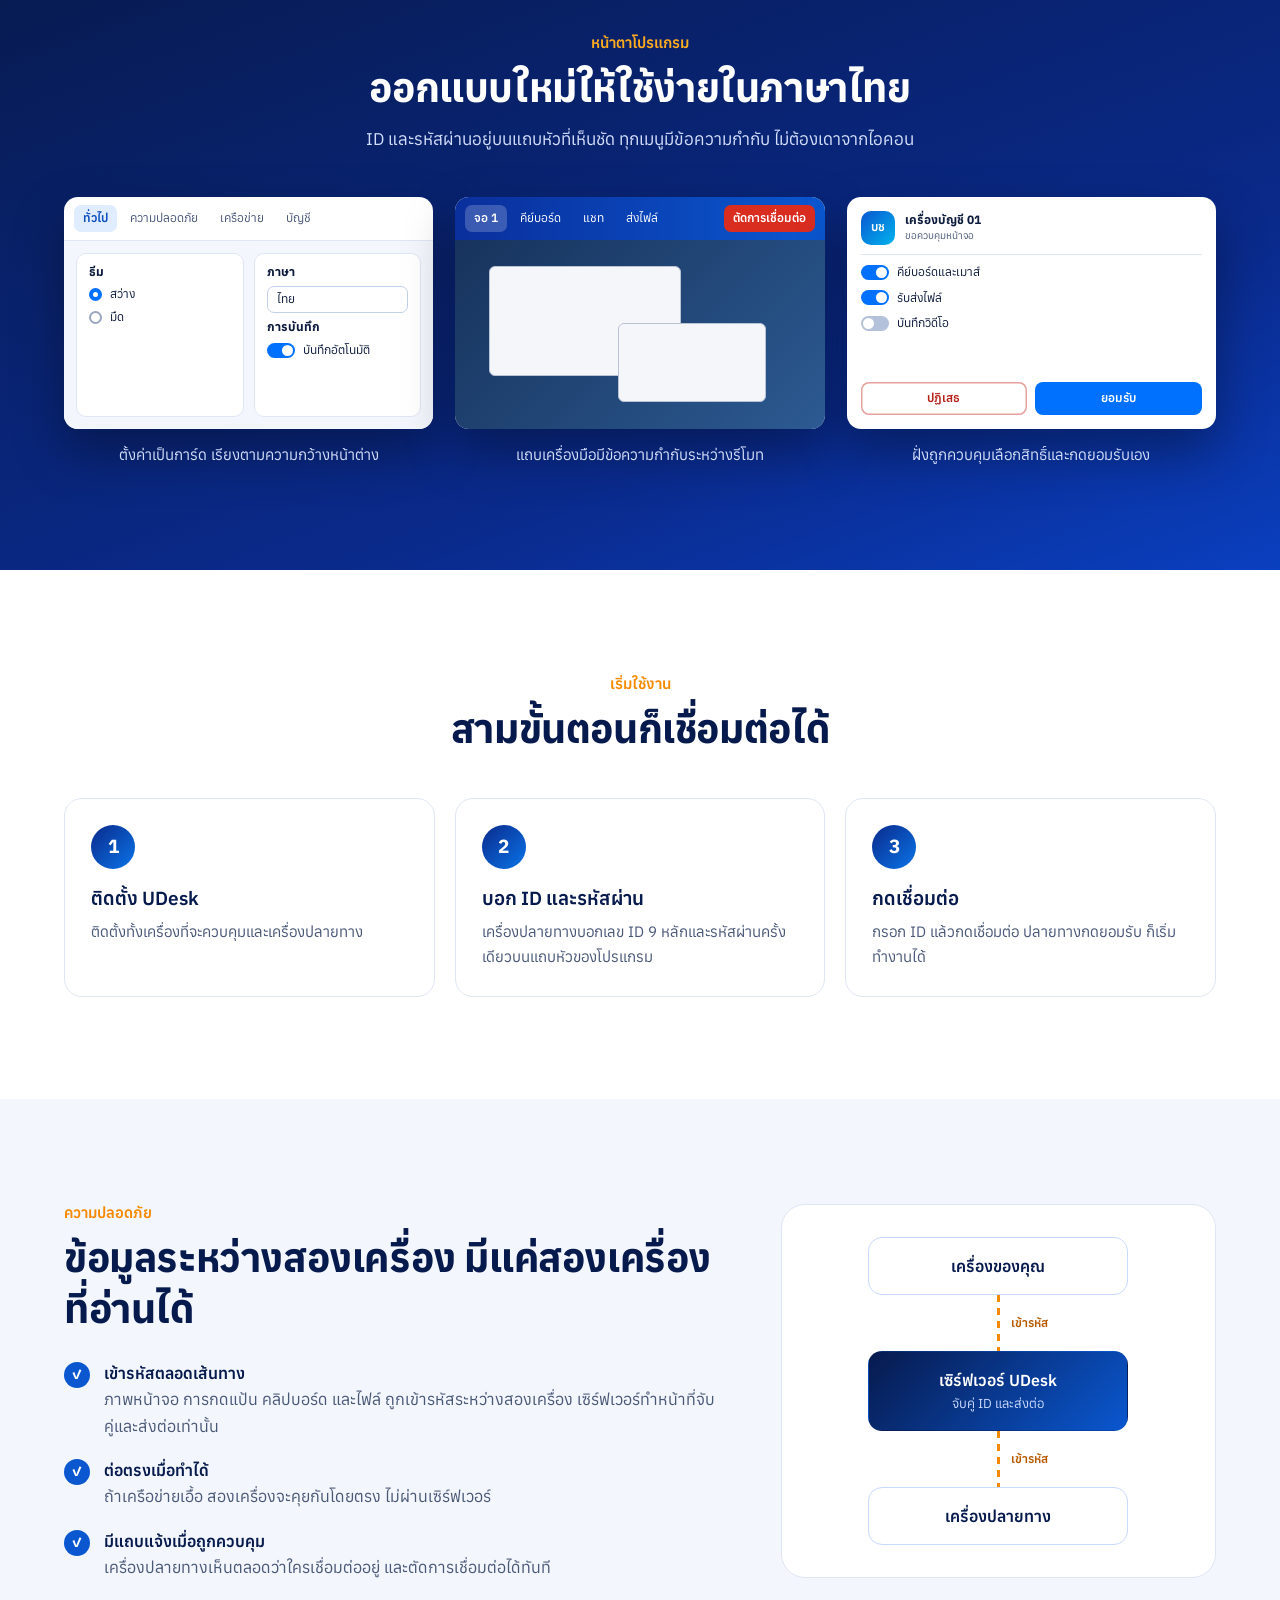
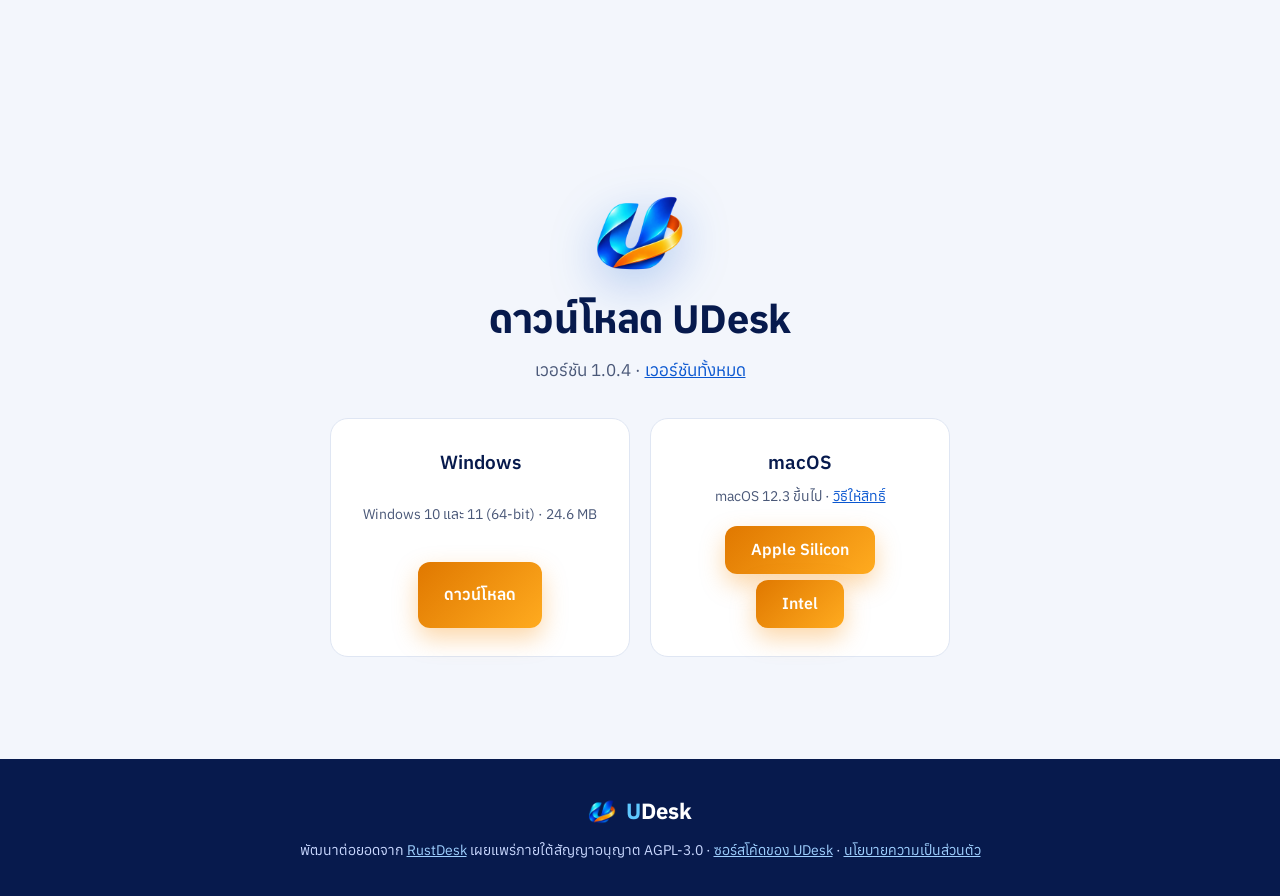
==== commit 48325dc2: "UDesk 1.0.4: local-only CM buttons notice, alias as device name, remove in-app RustDesk strings, per" ====
--- a/udesk-web/index.html
+++ b/udesk-web/index.html
@@ -29,7 +29,7 @@
 <section class="hero">
   <div class="hero-in">
     <div class="hero-text">
-      <p class="tag"><span class="dot"></span>เวอร์ชัน 1.0.3 · ภาษาไทยทั้งโปรแกรม</p>
+      <p class="tag"><span class="dot"></span>เวอร์ชัน 1.0.4 · ภาษาไทยทั้งโปรแกรม</p>
       <h1>ควบคุมเครื่องจากที่ไหนก็ได้ <span class="hl">บนเซิร์ฟเวอร์ของเราเอง</span></h1>
       <p class="lead">UDesk คือรีโมทเดสก์ท็อปที่เปิดแล้วใช้ได้ทันที บอก ID กับรหัสผ่าน อีกฝั่งก็เข้ามาช่วยได้ในไม่กี่วินาที ภาพและข้อมูลถูกเข้ารหัสตลอดเส้นทาง</p>
       <div class="cta">
@@ -50,7 +50,7 @@
           <div><small>ID</small><strong>123 456 789</strong></div>
           <span class="vr"></span>
           <div><small>รหัสผ่านครั้งเดียว</small><strong class="pw">k7m2xq</strong></div>
-          <span class="ver">UDesk v1.0.3</span>
+          <span class="ver">UDesk v1.0.4</span>
         </div>
         <div class="app-body">
           <div class="connect"><span class="field">กรอก ID ปลายทาง</span><span class="go">เชื่อมต่อ</span><span class="more"></span></div>
@@ -180,9 +180,9 @@
 <section id="download" class="sec dl">
   <img src="assets/logo.png" alt="โลโก้ UDesk" width="92" height="92">
   <h2>ดาวน์โหลด UDesk</h2>
-  <p class="sub">เวอร์ชัน 1.0.3 · <a href="versions.html">เวอร์ชันทั้งหมด</a></p>
+  <p class="sub">เวอร์ชัน 1.0.4 · <a href="versions.html">เวอร์ชันทั้งหมด</a></p>
   <div class="dl-row">
-    <div class="dl-card"><h3>Windows</h3><p>Windows 10 และ 11 (64-bit) · 24.6 MB</p><a class="btn" href="download/UDesk-1.0.3-install.exe" download>ดาวน์โหลด</a></div>
+    <div class="dl-card"><h3>Windows</h3><p>Windows 10 และ 11 (64-bit) · 24.6 MB</p><a class="btn" href="download/UDesk-1.0.4-install.exe" download>ดาวน์โหลด</a></div>
     <div class="dl-card"><h3>macOS</h3><p>macOS 12.3 ขึ้นไป · <a href="mac.html">วิธีให้สิทธิ์</a></p><a class="btn" href="download/UDesk-1.0.3-arm64.dmg" download>Apple Silicon</a> <a class="btn" href="download/UDesk-1.0.3-x86_64.dmg" download>Intel</a></div>
   </div>
 </section>
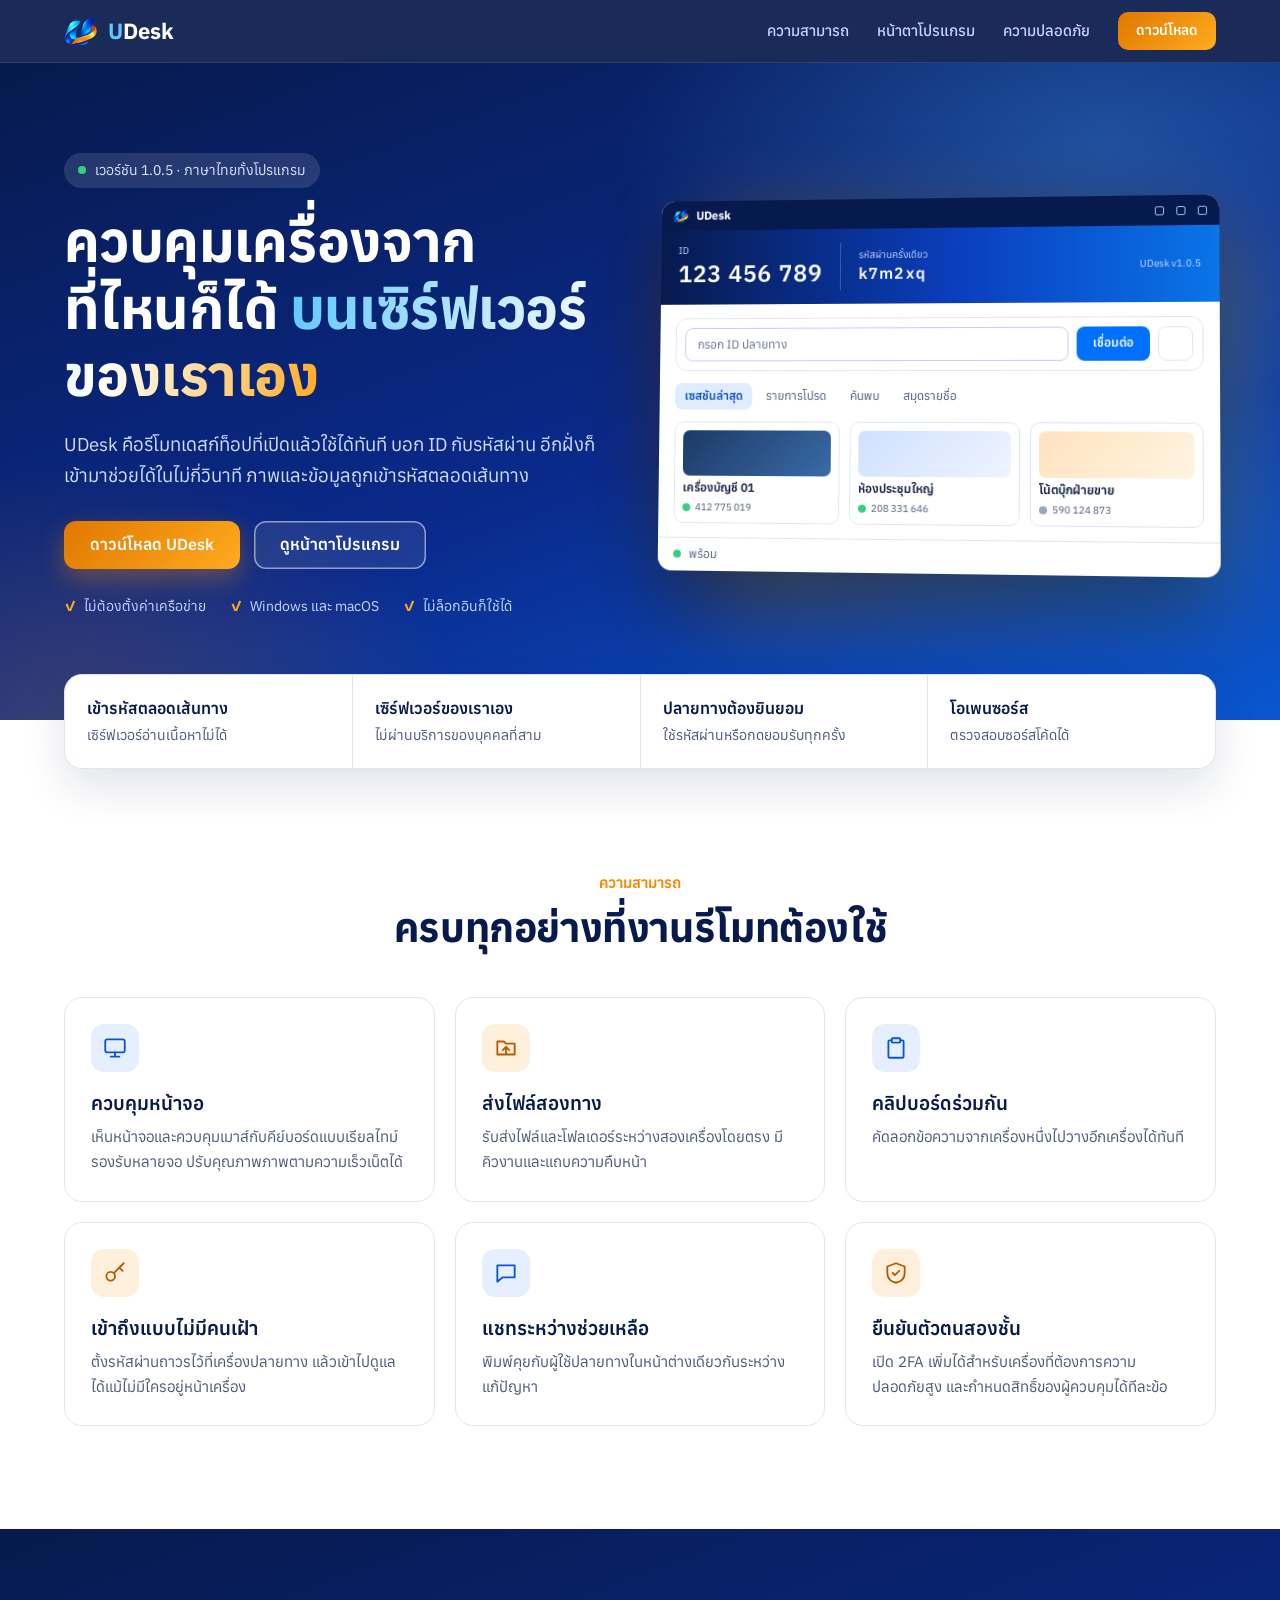
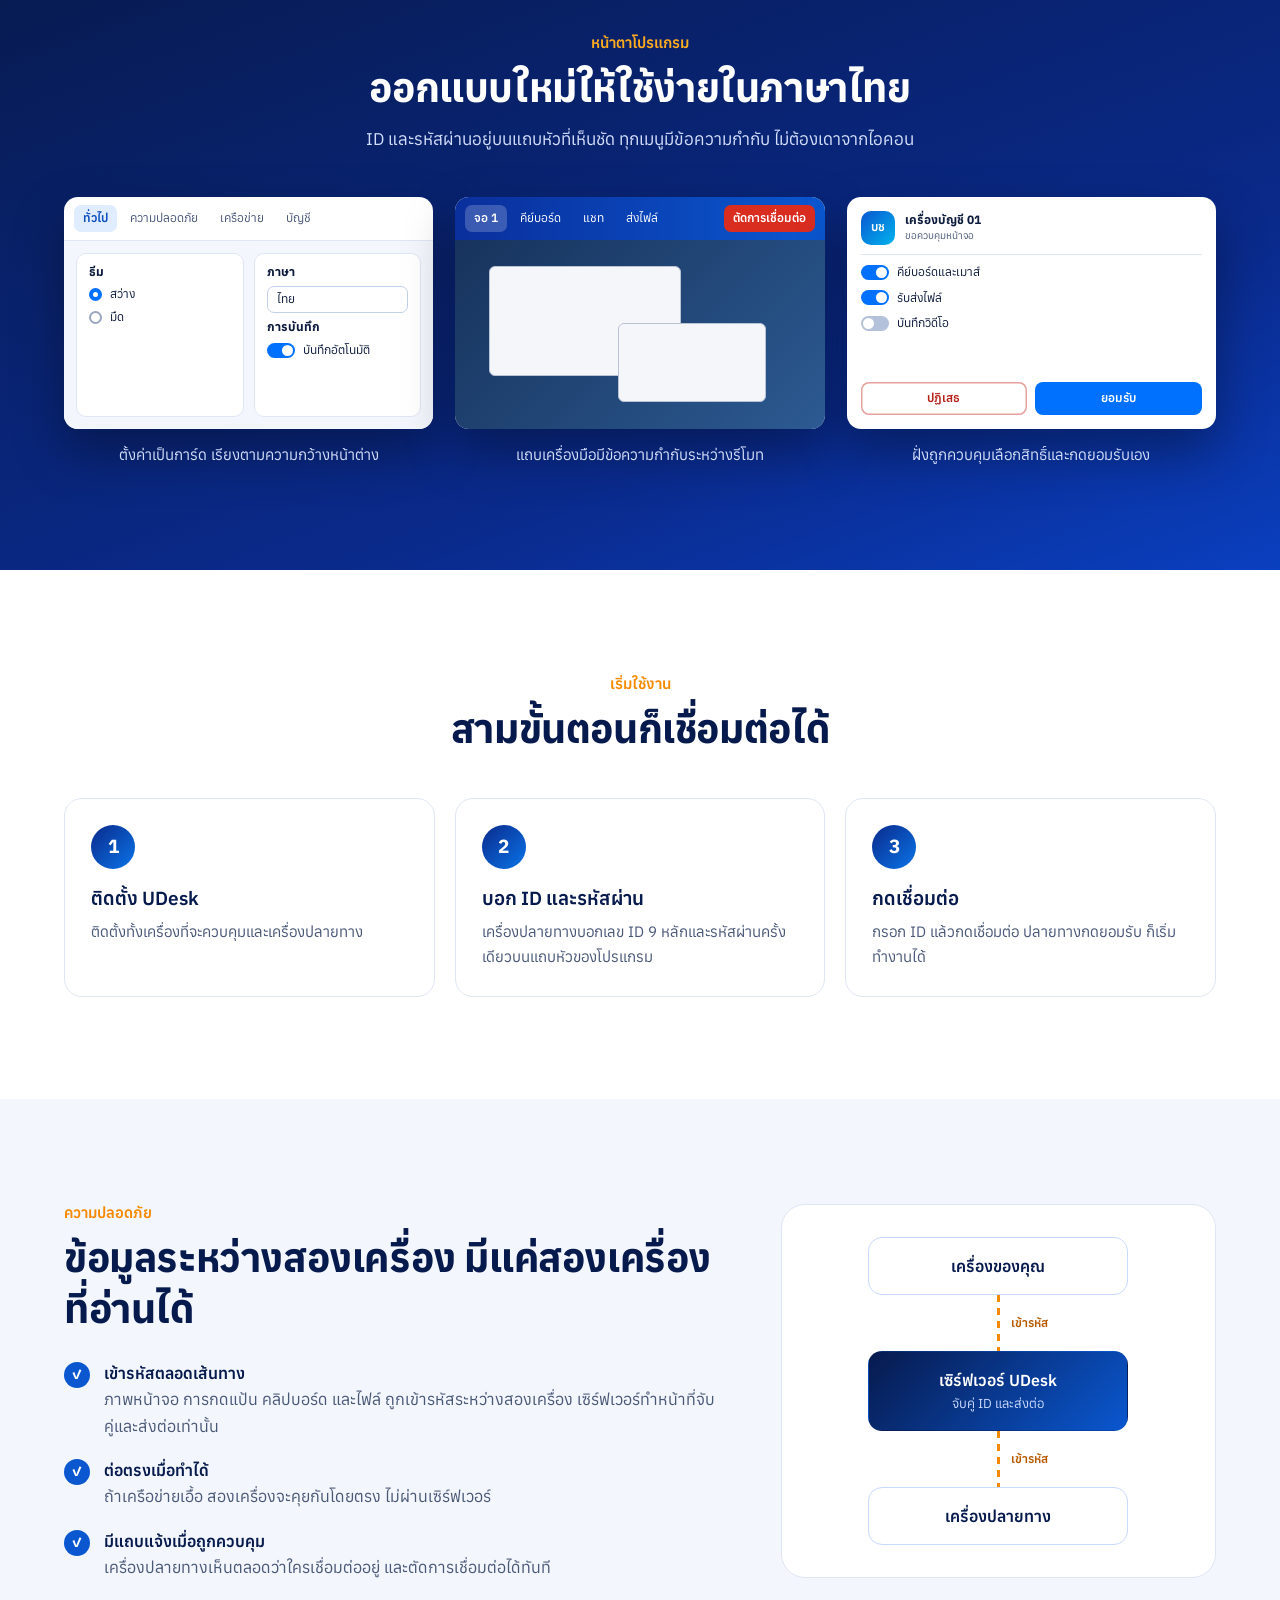
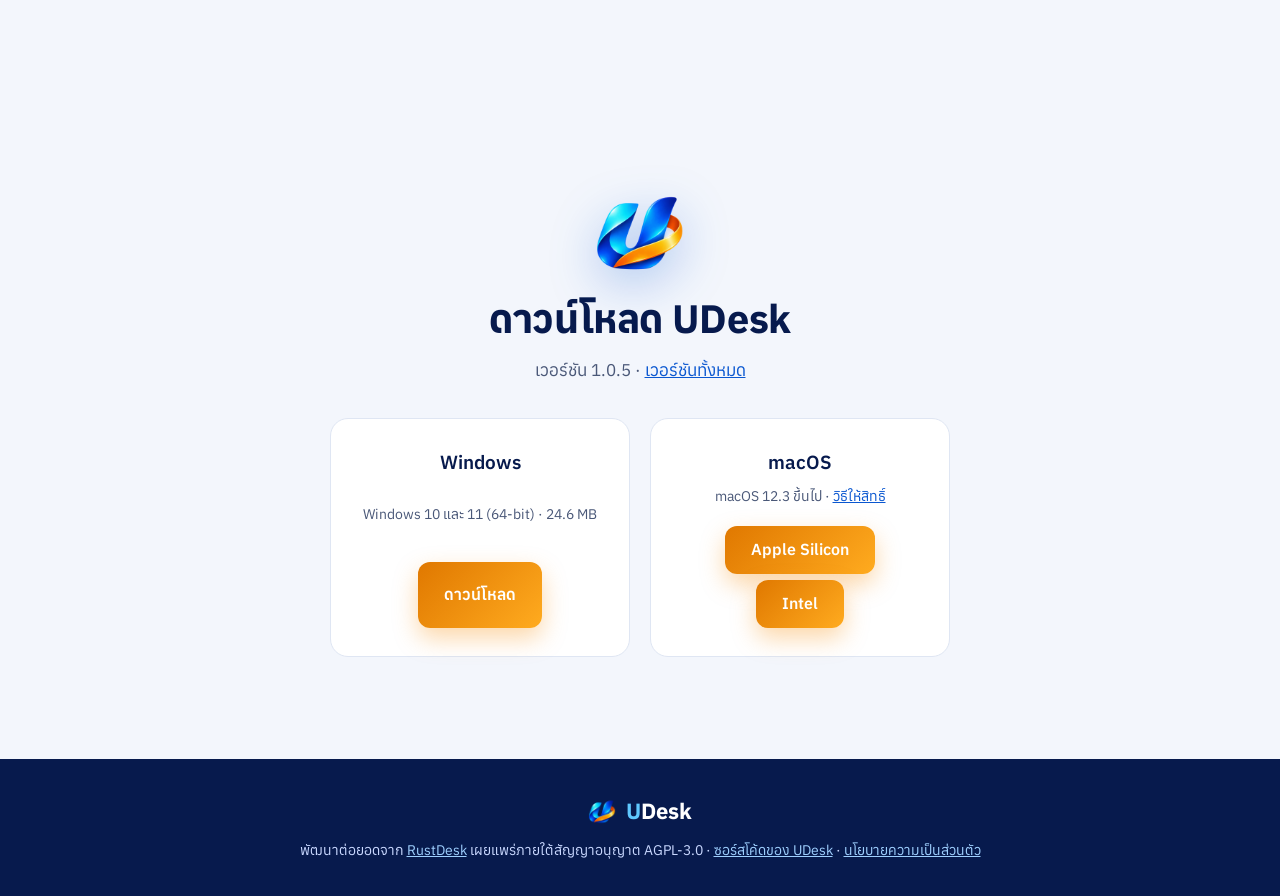
==== commit d68d416e: "UDesk 1.0.5: release + separate office update channel Ship the silent-admin build to office machines" ====
--- a/udesk-web/index.html
+++ b/udesk-web/index.html
@@ -29,7 +29,7 @@
 <section class="hero">
   <div class="hero-in">
     <div class="hero-text">
-      <p class="tag"><span class="dot"></span>เวอร์ชัน 1.0.4 · ภาษาไทยทั้งโปรแกรม</p>
+      <p class="tag"><span class="dot"></span>เวอร์ชัน 1.0.5 · ภาษาไทยทั้งโปรแกรม</p>
       <h1>ควบคุมเครื่องจากที่ไหนก็ได้ <span class="hl">บนเซิร์ฟเวอร์ของเราเอง</span></h1>
       <p class="lead">UDesk คือรีโมทเดสก์ท็อปที่เปิดแล้วใช้ได้ทันที บอก ID กับรหัสผ่าน อีกฝั่งก็เข้ามาช่วยได้ในไม่กี่วินาที ภาพและข้อมูลถูกเข้ารหัสตลอดเส้นทาง</p>
       <div class="cta">
@@ -50,7 +50,7 @@
           <div><small>ID</small><strong>123 456 789</strong></div>
           <span class="vr"></span>
           <div><small>รหัสผ่านครั้งเดียว</small><strong class="pw">k7m2xq</strong></div>
-          <span class="ver">UDesk v1.0.4</span>
+          <span class="ver">UDesk v1.0.5</span>
         </div>
         <div class="app-body">
           <div class="connect"><span class="field">กรอก ID ปลายทาง</span><span class="go">เชื่อมต่อ</span><span class="more"></span></div>
@@ -180,9 +180,9 @@
 <section id="download" class="sec dl">
   <img src="assets/logo.png" alt="โลโก้ UDesk" width="92" height="92">
   <h2>ดาวน์โหลด UDesk</h2>
-  <p class="sub">เวอร์ชัน 1.0.4 · <a href="versions.html">เวอร์ชันทั้งหมด</a></p>
+  <p class="sub">เวอร์ชัน 1.0.5 · <a href="versions.html">เวอร์ชันทั้งหมด</a></p>
   <div class="dl-row">
-    <div class="dl-card"><h3>Windows</h3><p>Windows 10 และ 11 (64-bit) · 24.6 MB</p><a class="btn" href="download/UDesk-1.0.4-install.exe" download>ดาวน์โหลด</a></div>
+    <div class="dl-card"><h3>Windows</h3><p>Windows 10 และ 11 (64-bit) · 24.6 MB</p><a class="btn" href="download/UDesk-1.0.5-install.exe" download>ดาวน์โหลด</a></div>
     <div class="dl-card"><h3>macOS</h3><p>macOS 12.3 ขึ้นไป · <a href="mac.html">วิธีให้สิทธิ์</a></p><a class="btn" href="download/UDesk-1.0.3-arm64.dmg" download>Apple Silicon</a> <a class="btn" href="download/UDesk-1.0.3-x86_64.dmg" download>Intel</a></div>
   </div>
 </section>
